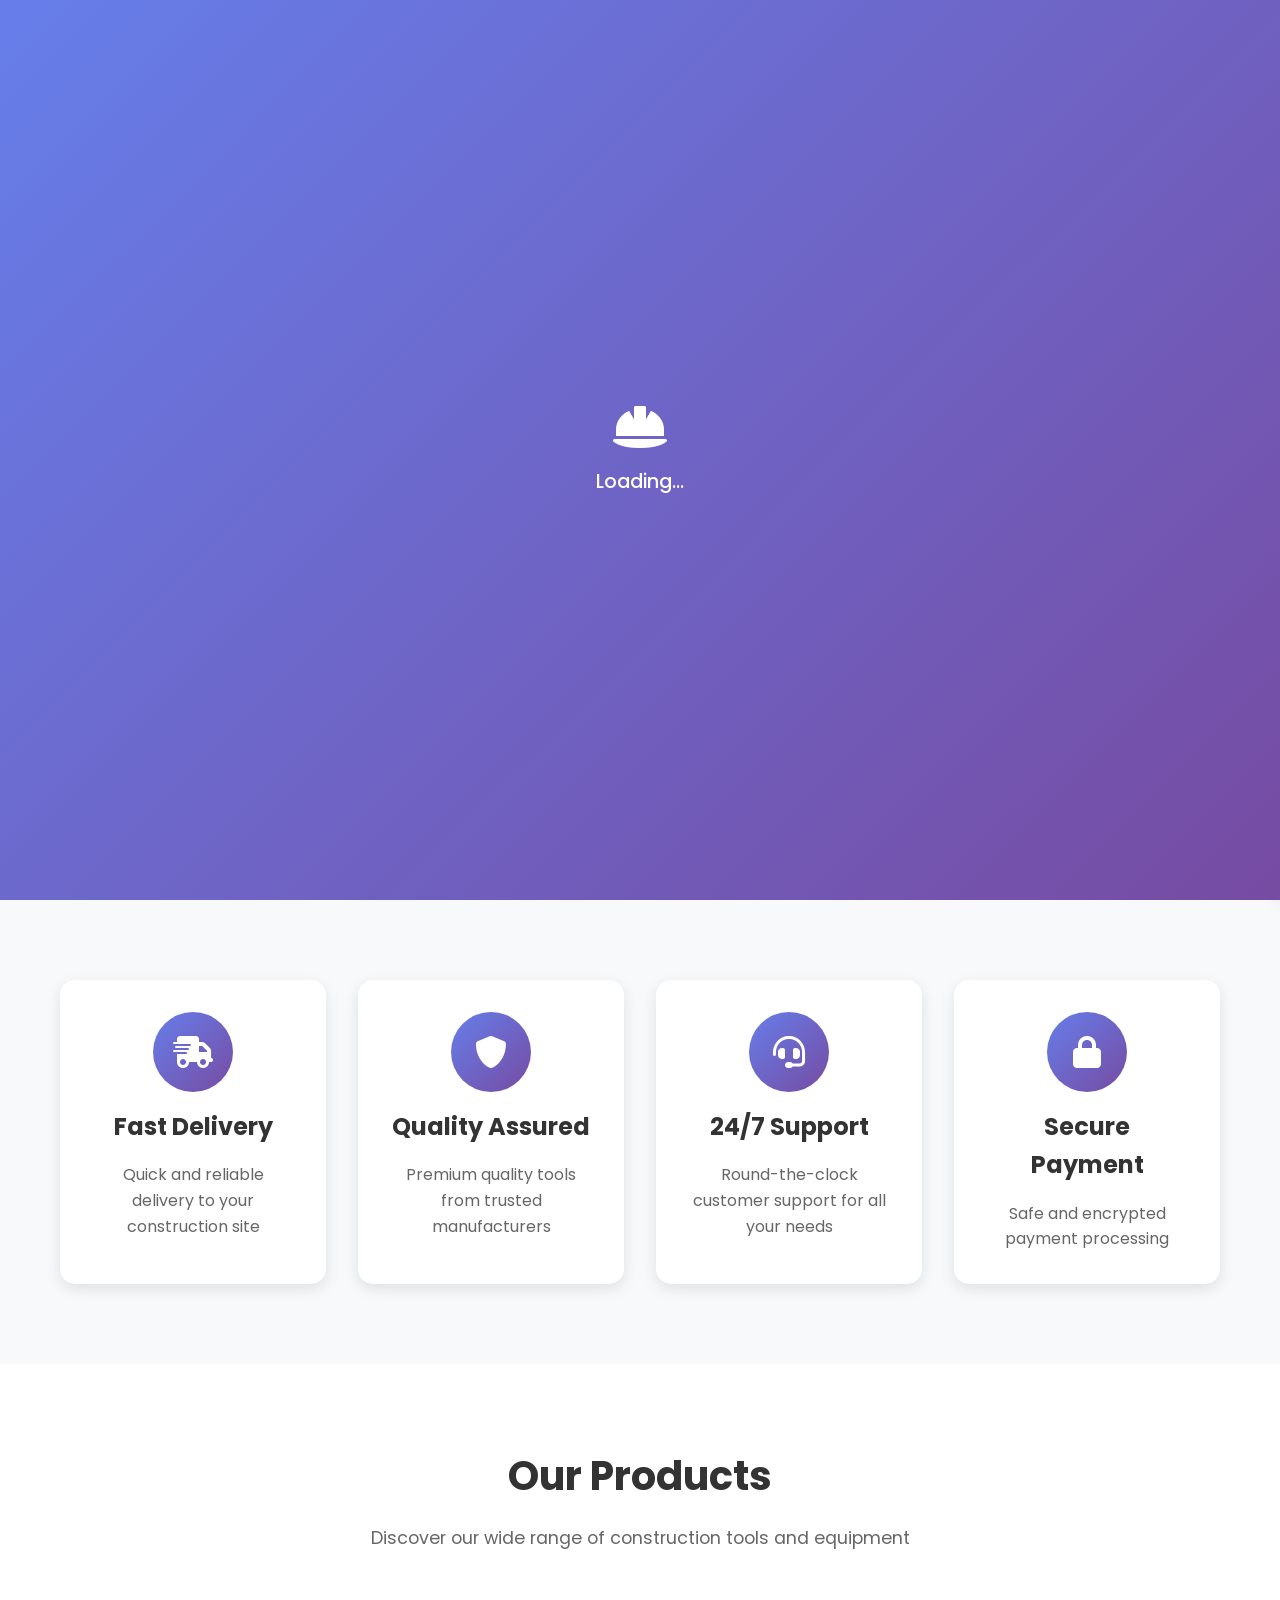
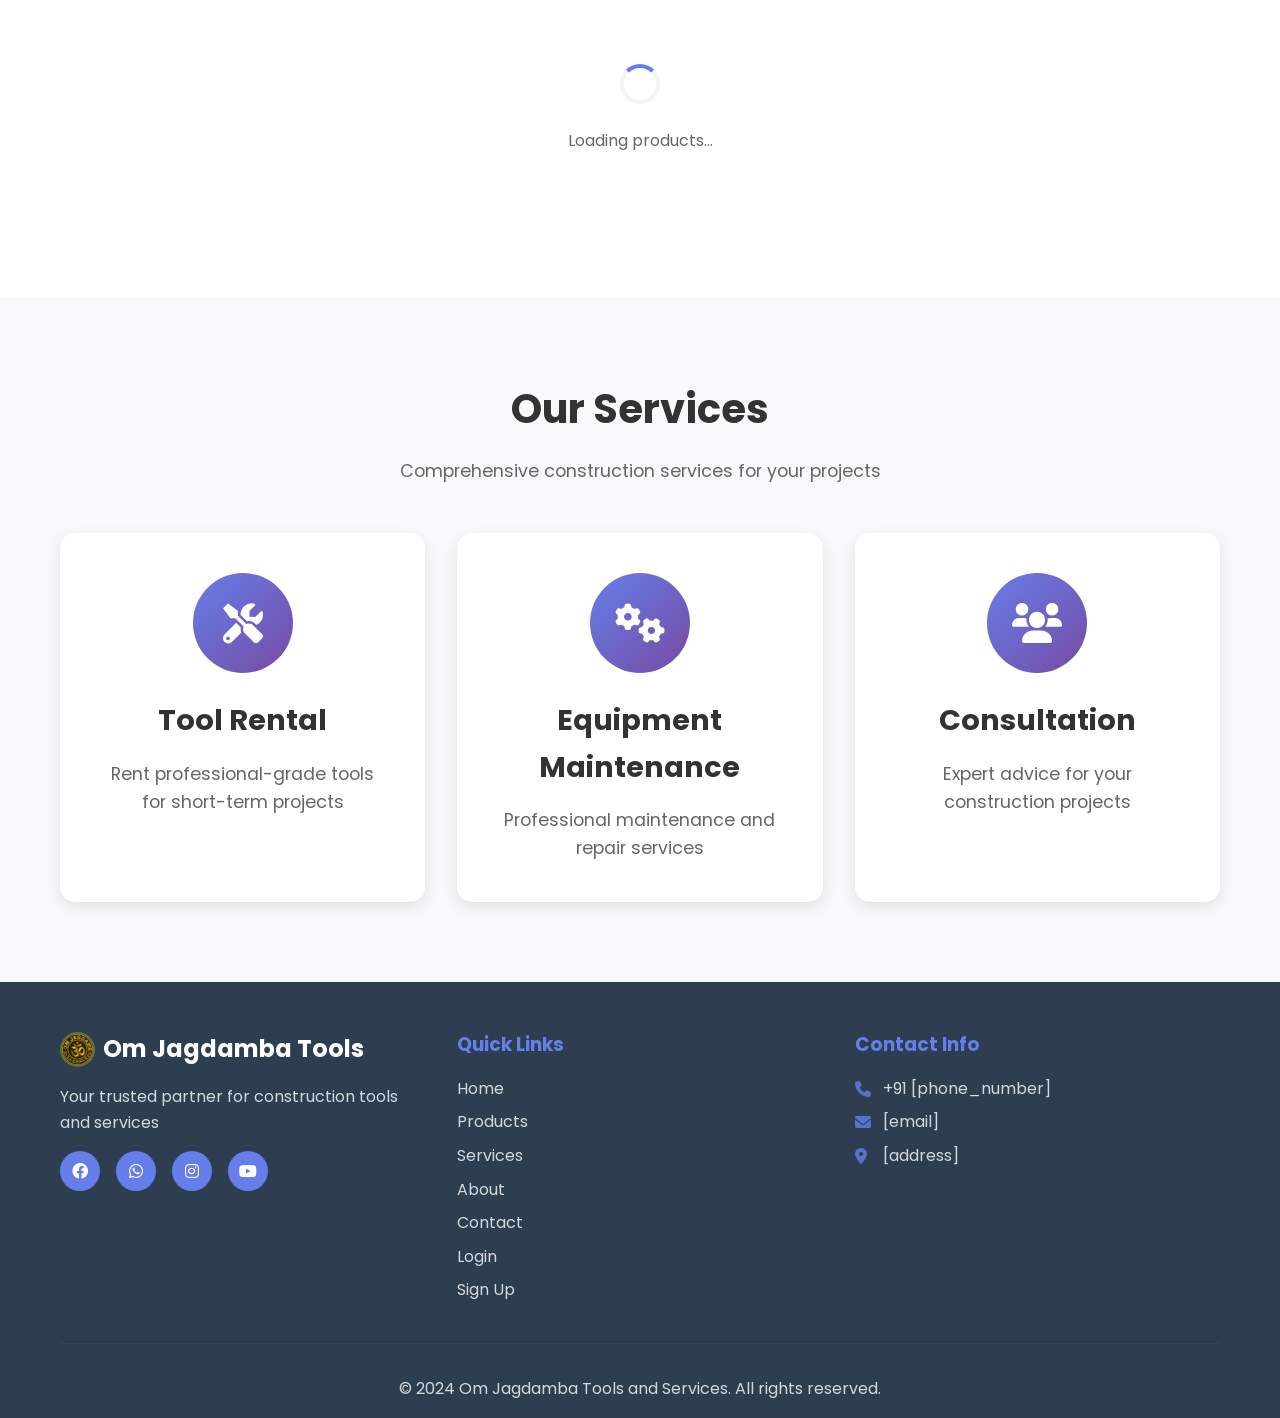
==== index.html @ 0ce2794a "Tried git" ====
<!DOCTYPE html>
<html lang="en">
<head>
    <meta charset="UTF-8">
    <meta name="viewport" content="width=device-width, initial-scale=1.0">
    <title>Om Jagdamba Tools and Services - Construction Tools & Equipment</title>
    <link rel="stylesheet" href="styles.css">
    <link href="https://cdnjs.cloudflare.com/ajax/libs/font-awesome/6.0.0/css/all.min.css" rel="stylesheet">
    <link href="https://fonts.googleapis.com/css2?family=Poppins:wght@300;400;500;600;700&display=swap" rel="stylesheet">
</head>
<body>
    <!-- Loading Screen -->
    <div id="loading-screen">
        <div class="loader">
            <div class="construction-loader">
                <i class="fas fa-hard-hat"></i>
                <div class="loading-text">Loading...</div>
            </div>
        </div>
    </div>

    <!-- Header -->
    <header class="header">
        <nav class="navbar">
            <div class="nav-container">
                <div class="logo">
                    <img src="om-jagdamb-tools-services-logo.jpg" alt="Om Jagdamba Tools Logo" class="logo-image">
                    <span>Om Jagdamba Tools</span>
                </div>
                <ul class="nav-menu">
                    <li><a href="index.html" class="nav-link active">Home</a></li>
                    <li><a href="product_webpage.html" class="nav-link">Products</a></li>
                    <li><a href="#services" class="nav-link">Services</a></li>
                    <li><a href="about.html" class="nav-link">About</a></li>
                    <li><a href="contact.html" class="nav-link">Contact</a></li>
                </ul>
                <div class="nav-icons">
                    <div class="search-icon"><i class="fas fa-search"></i></div>
                    <div class="cart-icon">
                        <i class="fas fa-shopping-cart"></i>
                        <span class="cart-count">0</span>
                    </div>
                    <div id="user-auth-section">
                        <!-- Login Button (shown when not logged in) -->
                        <a href="login.html" class="login-btn-nav" id="login-btn">
                            <i class="fas fa-user"></i>
                            Login
                        </a>
                        
                        <!-- User Account Dropdown (shown when logged in) -->
                        <div class="user-account-dropdown" id="user-account" style="display: none;">
                            <div class="user-account-trigger">
                                <img src="" alt="User Avatar" class="user-avatar" id="user-avatar">
                                <span class="user-name" id="user-name">User</span>
                                <i class="fas fa-chevron-down"></i>
                            </div>
                            <div class="user-dropdown-menu">
                                <a href="profile.html" class="dropdown-item">
                                    <i class="fas fa-user"></i> My Profile
                                </a>
                                <a href="dashboard.html" class="dropdown-item">
                                    <i class="fas fa-tachometer-alt"></i> My Dashboard
                                </a>
                                <a href="#" class="dropdown-item" onclick="showWishlist()">
                                    <i class="fas fa-heart"></i> Wishlist
                                </a>
                                <a href="#" class="dropdown-item" onclick="showUserSettings()">
                                    <i class="fas fa-cog"></i> Settings
                                </a>
                                <div class="dropdown-divider"></div>
                                <a href="#" class="dropdown-item" onclick="logout()">
                                    <i class="fas fa-sign-out-alt"></i> Logout
                                </a>
                            </div>
                        </div>
                    </div>
                    <div class="hamburger">
                        <span></span>
                        <span></span>
                        <span></span>
                    </div>
                </div>
            </div>
        </nav>
    </header>

    <!-- Hero Section -->
    <section id="home" class="hero">
        <div class="hero-content">
            <div class="hero-text">
                <h1 class="hero-title">Professional Construction Tools & Services</h1>
                <p class="hero-subtitle">Your trusted partner for quality construction equipment and reliable services since 2024</p>
                <div class="hero-buttons">
                    <a href="product_webpage.html" class="btn btn-primary">Shop Now</a>
                    <a href="#services" class="btn btn-secondary">Our Services</a>
                </div>
            </div>
            <div class="hero-image">
                <div class="floating-tools">
                    <i class="fas fa-hammer tool-icon"></i>
                    <i class="fas fa-wrench tool-icon"></i>
                    <i class="fas fa-screwdriver tool-icon"></i>
                    <i class="fas fa-hard-hat tool-icon"></i>
                </div>
            </div>
        </div>
    </section>

    <!-- Features Section -->
    <section class="features">
        <div class="container">
            <div class="features-grid">
                <div class="feature-card">
                    <div class="feature-icon">
                        <i class="fas fa-shipping-fast"></i>
                    </div>
                    <h3>Fast Delivery</h3>
                    <p>Quick and reliable delivery to your construction site</p>
                </div>
                <div class="feature-card">
                    <div class="feature-icon">
                        <i class="fas fa-shield-alt"></i>
                    </div>
                    <h3>Quality Assured</h3>
                    <p>Premium quality tools from trusted manufacturers</p>
                </div>
                <div class="feature-card">
                    <div class="feature-icon">
                        <i class="fas fa-headset"></i>
                    </div>
                    <h3>24/7 Support</h3>
                    <p>Round-the-clock customer support for all your needs</p>
                </div>
                <div class="feature-card">
                    <div class="feature-icon">
                        <i class="fas fa-lock"></i>
                    </div>
                    <h3>Secure Payment</h3>
                    <p>Safe and encrypted payment processing</p>
                </div>
            </div>
        </div>
    </section>

    <!-- Products Section -->
    <section id="products" class="products">
        <div class="container">
            <div class="section-header">
                <h2>Our Products</h2>
                <p>Discover our wide range of construction tools and equipment</p>
            </div>
            


            <div class="products-grid" id="products-grid">
                <!-- Products will be dynamically loaded here by JavaScript -->
                <div class="products-loading" style="grid-column: 1 / -1; text-align: center; padding: 2rem;">
                    <div class="loading-spinner" style="display: inline-block; width: 40px; height: 40px; border: 4px solid #f3f3f3; border-top: 4px solid #667eea; border-radius: 50%; animation: spin 1s linear infinite;"></div>
                    <p style="margin-top: 1rem; color: #666;">Loading products...</p>
                </div>
            </div>
        </div>
    </section>

    <!-- Services Section -->
    <section id="services" class="services">
        <div class="container">
            <div class="section-header">
                <h2>Our Services</h2>
                <p>Comprehensive construction services for your projects</p>
            </div>
            <div class="services-grid">
                <div class="service-card">
                    <div class="service-icon">
                        <i class="fas fa-tools"></i>
                    </div>
                    <h3>Tool Rental</h3>
                    <p>Rent professional-grade tools for short-term projects</p>
                </div>
                <div class="service-card">
                    <div class="service-icon">
                        <i class="fas fa-cogs"></i>
                    </div>
                    <h3>Equipment Maintenance</h3>
                    <p>Professional maintenance and repair services</p>
                </div>
                <div class="service-card">
                    <div class="service-icon">
                        <i class="fas fa-users"></i>
                    </div>
                    <h3>Consultation</h3>
                    <p>Expert advice for your construction projects</p>
                </div>
            </div>
        </div>
    </section>

    <!-- Footer -->
    <footer class="footer">
        <div class="container">
            <div class="footer-content">
                <div class="footer-section">
                    <div class="footer-logo">
                        <img src="om-jagdamb-tools-services-logo.jpg" alt="Om Jagdamba Tools Logo" class="logo-image">
                        <span>Om Jagdamba Tools</span>
                    </div>
                    <p>Your trusted partner for construction tools and services</p>
                    <div class="social-links">
                        <a href="#"><i class="fab fa-facebook"></i></a>
                        <a href="#"><i class="fab fa-whatsapp"></i></a>
                        <a href="#"><i class="fab fa-instagram"></i></a>
                        <a href="#"><i class="fab fa-youtube"></i></a>
                    </div>
                </div>
                <div class="footer-section">
                    <h3>Quick Links</h3>
                    <ul>
                        <li><a href="index.html">Home</a></li>
                        <li><a href="product_webpage.html">Products</a></li>
                        <li><a href="#services">Services</a></li>
                        <li><a href="about.html">About</a></li>
                        <li><a href="contact.html">Contact</a></li>
                        <li><a href="login.html">Login</a></li>
                        <li><a href="signup.html">Sign Up</a></li>
                    </ul>
                </div>
                <div class="footer-section">
                    <h3>Contact Info</h3>
                    <div class="contact-info">
                        <p><i class="fas fa-phone"></i> +91 [phone_number]</p>
                        <p><i class="fas fa-envelope"></i> [email]</p>
                        <p><i class="fas fa-map-marker-alt"></i> [address]</p>
                    </div>
                </div>
            </div>
            <div class="footer-bottom">
                <p>&copy; 2024 Om Jagdamba Tools and Services. All rights reserved.</p>
            </div>
        </div>
    </footer>

    <!-- Cart Sidebar -->
    <div id="cart-sidebar" class="cart-sidebar">
        <div class="cart-header">
            <h3>Shopping Cart</h3>
            <button class="close-cart"><i class="fas fa-times"></i></button>
        </div>
        <div class="cart-items" id="cart-items">
            <!-- Cart items will be dynamically added here -->
        </div>
        <div class="cart-footer">
            <div class="cart-total">
                <strong>Total: ₹<span id="cart-total">0</span></strong>
            </div>
            <button class="btn btn-primary checkout-btn">Proceed to Checkout</button>
        </div>
    </div>

    <!-- Overlay -->
    <div id="overlay" class="overlay"></div>

    <script src="api.js"></script>
    <script src="navigation.js"></script>
    <script src="cart.js"></script>
    <script src="script.js"></script>
</body>
</html>
---- styles.css ----
/* Reset and Base Styles */
* {
    margin: 0;
    padding: 0;
    box-sizing: border-box;
}

body {
    font-family: 'Poppins', sans-serif;
    line-height: 1.6;
    color: #333;
    overflow-x: hidden;
}

.container {
    max-width: 1200px;
    margin: 0 auto;
    padding: 0 20px;
}

/* Loading Screen */
#loading-screen {
    position: fixed;
    top: 0;
    left: 0;
    width: 100%;
    height: 100%;
    background: linear-gradient(135deg, #667eea 0%, #764ba2 100%);
    display: flex;
    justify-content: center;
    align-items: center;
    z-index: 9999;
    transition: opacity 0.5s ease-out;
}

.construction-loader {
    text-align: center;
    color: white;
}

.construction-loader i {
    font-size: 3rem;
    animation: bounce 1s infinite;
    margin-bottom: 1rem;
}

.loading-text {
    font-size: 1.2rem;
    font-weight: 500;
}

@keyframes bounce {
    0%, 20%, 50%, 80%, 100% {
        transform: translateY(0);
    }
    40% {
        transform: translateY(-20px);
    }
    60% {
        transform: translateY(-10px);
    }
}

/* Header Styles */
.header {
    position: fixed;
    top: 0;
    width: 100%;
    background: rgba(255, 255, 255, 0.95);
    backdrop-filter: blur(10px);
    z-index: 1000;
    transition: all 0.3s ease;
}

.navbar {
    padding: 1rem 0;
}

.nav-container {
    display: flex;
    justify-content: space-between;
    align-items: center;
    max-width: 1200px;
    margin: 0 auto;
    padding: 0 20px;
}

.logo {
    display: flex;
    align-items: center;
    font-size: 1.5rem;
    font-weight: 700;
    color: #667eea;
}

.logo i {
    margin-right: 0.5rem;
    font-size: 2rem;
}

.nav-menu {
    display: flex;
    list-style: none;
    gap: 2rem;
}

.nav-link {
    text-decoration: none;
    color: #333;
    font-weight: 500;
    transition: color 0.3s ease;
    position: relative;
}

.nav-link:hover {
    color: #667eea;
}

.nav-link::after {
    content: '';
    position: absolute;
    width: 0;
    height: 2px;
    bottom: -5px;
    left: 0;
    background: #667eea;
    transition: width 0.3s ease;
}

.nav-link:hover::after {
    width: 100%;
}

.nav-icons {
    display: flex;
    align-items: center;
    gap: 1rem;
}

.search-icon, .cart-icon {
    cursor: pointer;
    font-size: 1.2rem;
    transition: color 0.3s ease;
    position: relative;
}

.search-icon:hover, .cart-icon:hover {
    color: #667eea;
}

.login-btn-nav {
    display: flex;
    align-items: center;
    gap: 0.5rem;
    padding: 0.5rem 1rem;
    background: linear-gradient(135deg, #667eea, #764ba2);
    color: white;
    text-decoration: none;
    border-radius: 25px;
    font-weight: 500;
    font-size: 0.9rem;
    transition: all 0.3s ease;
}

.login-btn-nav:hover {
    transform: translateY(-2px);
    box-shadow: 0 5px 15px rgba(102, 126, 234, 0.3);
}

.cart-count {
    position: absolute;
    top: -8px;
    right: -8px;
    background: #ff4757;
    color: white;
    border-radius: 50%;
    width: 20px;
    height: 20px;
    display: flex;
    align-items: center;
    justify-content: center;
    font-size: 0.8rem;
    font-weight: 600;
}

.hamburger {
    display: none;
    flex-direction: column;
    cursor: pointer;
}

.hamburger span {
    width: 25px;
    height: 3px;
    background: #333;
    margin: 3px 0;
    transition: 0.3s;
}

/* Hero Section */
.hero {
    min-height: 100vh;
    background: linear-gradient(135deg, #667eea 0%, #764ba2 100%);
    display: flex;
    align-items: center;
    padding-top: 80px;
    position: relative;
    overflow: hidden;
}

.hero::before {
    content: '';
    position: absolute;
    top: 0;
    left: 0;
    right: 0;
    bottom: 0;
    background: url('data:image/svg+xml,<svg xmlns="http://www.w3.org/2000/svg" viewBox="0 0 100 100"><defs><pattern id="grain" width="100" height="100" patternUnits="userSpaceOnUse"><circle cx="25" cy="25" r="1" fill="rgba(255,255,255,0.1)"/><circle cx="75" cy="75" r="1" fill="rgba(255,255,255,0.1)"/></pattern></defs><rect width="100" height="100" fill="url(%23grain)"/></svg>');
    opacity: 0.3;
}

.hero-content {
    display: grid;
    grid-template-columns: 1fr 1fr;
    gap: 4rem;
    align-items: center;
    max-width: 1200px;
    margin: 0 auto;
    padding: 0 20px;
    position: relative;
    z-index: 1;
}

.hero-text {
    color: white;
    animation: slideInLeft 1s ease-out;
}

.hero-title {
    font-size: 3.5rem;
    font-weight: 700;
    margin-bottom: 1rem;
    line-height: 1.2;
}

.hero-subtitle {
    font-size: 1.2rem;
    margin-bottom: 2rem;
    opacity: 0.9;
}

.hero-buttons {
    display: flex;
    gap: 1rem;
}

.btn {
    padding: 1rem 2rem;
    border: none;
    border-radius: 50px;
    font-size: 1rem;
    font-weight: 600;
    cursor: pointer;
    transition: all 0.3s ease;
    text-decoration: none;
    display: inline-block;
    text-align: center;
}

.btn-primary {
    background: white;
    color: #667eea;
}

.btn-primary:hover {
    transform: translateY(-2px);
    box-shadow: 0 10px 25px rgba(0,0,0,0.2);
}

.btn-secondary {
    background: transparent;
    color: white;
    border: 2px solid white;
}

.btn-secondary:hover {
    background: white;
    color: #667eea;
    transform: translateY(-2px);
}

.hero-image {
    position: relative;
    animation: slideInRight 1s ease-out;
}

.floating-tools {
    position: relative;
    height: 400px;
}

.tool-icon {
    position: absolute;
    font-size: 3rem;
    color: rgba(255, 255, 255, 0.8);
    animation: float 3s ease-in-out infinite;
}

.tool-icon:nth-child(1) {
    top: 20%;
    left: 20%;
    animation-delay: 0s;
}

.tool-icon:nth-child(2) {
    top: 60%;
    right: 20%;
    animation-delay: 0.5s;
}

.tool-icon:nth-child(3) {
    bottom: 30%;
    left: 30%;
    animation-delay: 1s;
}

.tool-icon:nth-child(4) {
    top: 10%;
    right: 30%;
    animation-delay: 1.5s;
}

@keyframes float {
    0%, 100% {
        transform: translateY(0px);
    }
    50% {
        transform: translateY(-20px);
    }
}

@keyframes slideInLeft {
    from {
        opacity: 0;
        transform: translateX(-50px);
    }
    to {
        opacity: 1;
        transform: translateX(0);
    }
}

@keyframes slideInRight {
    from {
        opacity: 0;
        transform: translateX(50px);
    }
    to {
        opacity: 1;
        transform: translateX(0);
    }
}

/* Features Section */
.features {
    padding: 5rem 0;
    background: #f8f9fa;
}

.features-grid {
    display: grid;
    grid-template-columns: repeat(auto-fit, minmax(250px, 1fr));
    gap: 2rem;
}

.feature-card {
    background: white;
    padding: 2rem;
    border-radius: 15px;
    text-align: center;
    box-shadow: 0 5px 15px rgba(0,0,0,0.1);
    transition: all 0.3s ease;
    animation: fadeInUp 0.6s ease-out;
}

.feature-card:hover {
    transform: translateY(-10px);
    box-shadow: 0 15px 35px rgba(0,0,0,0.15);
}

.feature-icon {
    width: 80px;
    height: 80px;
    background: linear-gradient(135deg, #667eea, #764ba2);
    border-radius: 50%;
    display: flex;
    align-items: center;
    justify-content: center;
    margin: 0 auto 1rem;
    color: white;
    font-size: 2rem;
}

.feature-card h3 {
    font-size: 1.5rem;
    margin-bottom: 1rem;
    color: #333;
}

.feature-card p {
    color: #666;
    line-height: 1.6;
}

@keyframes fadeInUp {
    from {
        opacity: 0;
        transform: translateY(30px);
    }
    to {
        opacity: 1;
        transform: translateY(0);
    }
}

/* Products Section */
.products {
    padding: 5rem 0;
}

.section-header {
    text-align: center;
    margin-bottom: 3rem;
}

.section-header h2 {
    font-size: 2.5rem;
    margin-bottom: 1rem;
    color: #333;
}

.section-header p {
    font-size: 1.1rem;
    color: #666;
}



.products-grid {
    display: grid;
    grid-template-columns: repeat(auto-fit, minmax(280px, 1fr));
    gap: 2rem;
}

.product-card {
    background: white;
    border-radius: 15px;
    overflow: hidden;
    box-shadow: 0 5px 15px rgba(0,0,0,0.1);
    transition: all 0.3s ease;
    animation: fadeInUp 0.6s ease-out;
}

.product-card:hover {
    transform: translateY(-5px);
    box-shadow: 0 15px 35px rgba(0,0,0,0.15);
}

.product-image {
    height: 200px;
    background: linear-gradient(135deg, #f093fb 0%, #f5576c 100%);
    display: flex;
    align-items: center;
    justify-content: center;
    font-size: 3rem;
    color: white;
    position: relative;
    overflow: hidden;
}

.product-image::before {
    content: '';
    position: absolute;
    top: 0;
    left: -100%;
    width: 100%;
    height: 100%;
    background: linear-gradient(90deg, transparent, rgba(255,255,255,0.3), transparent);
    transition: left 0.5s ease;
}

.product-card:hover .product-image::before {
    left: 100%;
}

.product-info {
    padding: 1.5rem;
}

.product-title {
    font-size: 1.2rem;
    font-weight: 600;
    margin-bottom: 0.5rem;
    color: #333;
}

.product-description {
    color: #666;
    margin-bottom: 1rem;
    font-size: 0.9rem;
}

.product-price {
    font-size: 1.5rem;
    font-weight: 700;
    color: #667eea;
    margin-bottom: 1rem;
}

.add-to-cart {
    width: 100%;
    padding: 0.8rem;
    background: #667eea;
    color: white;
    border: none;
    border-radius: 8px;
    cursor: pointer;
    font-weight: 600;
    transition: all 0.3s ease;
}

.add-to-cart:hover {
    background: #5a67d8;
    transform: translateY(-2px);
}

/* Services Section */
.services {
    padding: 5rem 0;
    background: #f8f9fa;
}

.services-grid {
    display: grid;
    grid-template-columns: repeat(auto-fit, minmax(300px, 1fr));
    gap: 2rem;
}

.service-card {
    background: white;
    padding: 2.5rem;
    border-radius: 15px;
    text-align: center;
    box-shadow: 0 5px 15px rgba(0,0,0,0.1);
    transition: all 0.3s ease;
    animation: fadeInUp 0.6s ease-out;
}

.service-card:hover {
    transform: translateY(-10px);
    box-shadow: 0 15px 35px rgba(0,0,0,0.15);
}

.service-icon {
    width: 100px;
    height: 100px;
    background: linear-gradient(135deg, #667eea, #764ba2);
    border-radius: 50%;
    display: flex;
    align-items: center;
    justify-content: center;
    margin: 0 auto 1.5rem;
    color: white;
    font-size: 2.5rem;
}

.service-card h3 {
    font-size: 1.8rem;
    margin-bottom: 1rem;
    color: #333;
}

.service-card p {
    color: #666;
    line-height: 1.6;
    font-size: 1.1rem;
}

/* Footer */
.footer {
    background: #2c3e50;
    color: white;
    padding: 3rem 0 1rem;
}

.footer-content {
    display: grid;
    grid-template-columns: repeat(auto-fit, minmax(250px, 1fr));
    gap: 2rem;
    margin-bottom: 2rem;
}

.footer-logo {
    display: flex;
    align-items: center;
    font-size: 1.5rem;
    font-weight: 700;
    margin-bottom: 1rem;
}

.footer-logo i {
    margin-right: 0.5rem;
    font-size: 2rem;
    color: #667eea;
}

.footer-section p {
    margin-bottom: 1rem;
    opacity: 0.8;
}

.social-links {
    display: flex;
    gap: 1rem;
}

.social-links a {
    width: 40px;
    height: 40px;
    background: #667eea;
    border-radius: 50%;
    display: flex;
    align-items: center;
    justify-content: center;
    color: white;
    text-decoration: none;
    transition: all 0.3s ease;
}

.social-links a:hover {
    transform: translateY(-3px);
    box-shadow: 0 5px 15px rgba(102, 126, 234, 0.4);
}

.footer-section h3 {
    margin-bottom: 1rem;
    color: #667eea;
}

.footer-section ul {
    list-style: none;
}

.footer-section ul li {
    margin-bottom: 0.5rem;
}

.footer-section ul li a {
    color: white;
    text-decoration: none;
    opacity: 0.8;
    transition: opacity 0.3s ease;
}

.footer-section ul li a:hover {
    opacity: 1;
}

.contact-info p {
    display: flex;
    align-items: center;
    margin-bottom: 0.5rem;
}

.contact-info i {
    margin-right: 0.5rem;
    color: #667eea;
    width: 20px;
}

.footer-bottom {
    text-align: center;
    padding-top: 2rem;
    border-top: 1px solid #34495e;
    opacity: 0.8;
}

/* Cart Sidebar */
.cart-sidebar {
    position: fixed;
    top: 0;
    right: -400px;
    width: 400px;
    height: 100vh;
    background: white;
    box-shadow: -5px 0 15px rgba(0,0,0,0.1);
    z-index: 1001;
    transition: right 0.3s ease;
    display: flex;
    flex-direction: column;
}

.cart-sidebar.open {
    right: 0;
}

.cart-header {
    padding: 1.5rem;
    border-bottom: 1px solid #eee;
    display: flex;
    justify-content: space-between;
    align-items: center;
}

.close-cart {
    background: none;
    border: none;
    font-size: 1.5rem;
    cursor: pointer;
    color: #666;
}

.cart-items {
    flex: 1;
    padding: 1rem;
    overflow-y: auto;
}

.cart-item {
    display: flex;
    align-items: center;
    padding: 1rem 0;
    border-bottom: 1px solid #eee;
}

.cart-item-image {
    width: 60px;
    height: 60px;
    background: #667eea;
    border-radius: 8px;
    display: flex;
    align-items: center;
    justify-content: center;
    color: white;
    margin-right: 1rem;
}

.cart-item-info {
    flex: 1;
}

.cart-item-title {
    font-weight: 600;
    margin-bottom: 0.5rem;
}

.cart-item-price {
    color: #667eea;
    font-weight: 600;
}

.cart-footer {
    padding: 1.5rem;
    border-top: 1px solid #eee;
}

.cart-total {
    font-size: 1.2rem;
    margin-bottom: 1rem;
    text-align: center;
}

.checkout-btn {
    width: 100%;
    padding: 1rem;
    background: #667eea;
    color: white;
    border: none;
    border-radius: 8px;
    font-size: 1.1rem;
    font-weight: 600;
    cursor: pointer;
    transition: background 0.3s ease;
}

.checkout-btn:hover {
    background: #5a67d8;
}

.overlay {
    position: fixed;
    top: 0;
    left: 0;
    width: 100%;
    height: 100%;
    background: rgba(0,0,0,0.5);
    z-index: 1000;
    opacity: 0;
    visibility: hidden;
    transition: all 0.3s ease;
}

.overlay.active {
    opacity: 1;
    visibility: visible;
}

/* Responsive Design */
@media (max-width: 768px) {
    .hamburger {
        display: flex;
    }
    
    .nav-menu {
        position: fixed;
        left: -100%;
        top: 70px;
        flex-direction: column;
        background-color: white;
        width: 100%;
        text-align: center;
        transition: 0.3s;
        box-shadow: 0 10px 27px rgba(0,0,0,0.05);
        padding: 2rem 0;
    }
    
    .nav-menu.active {
        left: 0;
    }
    
    .login-btn-nav {
        font-size: 0.8rem;
        padding: 0.4rem 0.8rem;
    }
    
    .hero-content {
        grid-template-columns: 1fr;
        text-align: center;
        gap: 2rem;
    }
    
    .hero-title {
        font-size: 2.5rem;
    }
    
    .hero-buttons {
        justify-content: center;
    }
    
    .features-grid {
        grid-template-columns: 1fr;
    }
    
    .products-grid {
        grid-template-columns: 1fr;
    }
    
    .services-grid {
        grid-template-columns: 1fr;
    }
    
    .cart-sidebar {
        width: 100%;
        right: -100%;
    }
    

}

/* Scroll Animations */
.fade-in {
    opacity: 0;
    transform: translateY(30px);
    transition: all 0.6s ease;
}

.fade-in.visible {
    opacity: 1;
    transform: translateY(0);
}

/* Custom Scrollbar */
::-webkit-scrollbar {
    width: 8px;
}

::-webkit-scrollbar-track {
    background: #f1f1f1;
}

::-webkit-scrollbar-thumb {
    background: #667eea;
    border-radius: 4px;
}

::-webkit-scrollbar-thumb:hover {
    background: #5a67d8;
}/* Acti
ve Navigation Link */
.nav-link.active {
    color: #FFD700 !important;
    font-weight: 600;
}

.nav-link.active::after {
    width: 100%;
}

/* Ensure all script files work together */
.product-card {
    cursor: pointer;
    transition: transform 0.3s ease, box-shadow 0.3s ease;
}

.product-card:hover {
    transform: translateY(-5px);
    box-shadow: 0 10px 25px rgba(0,0,0,0.15);
}

/* Mobile menu improvements */
@media (max-width: 768px) {
    .nav-menu {
        position: fixed;
        top: 0;
        left: -100%;
        width: 100%;
        height: 100vh;
        background: linear-gradient(135deg, #2c3e50 0%, #34495e 100%);
        flex-direction: column;
        justify-content: center;
        align-items: center;
        transition: left 0.3s ease;
        z-index: 1001;
    }
    
    .nav-menu.active {
        left: 0;
    }
    
    .nav-menu li {
        margin: 1rem 0;
    }
    
    .nav-link {
        font-size: 1.2rem;
        padding: 1rem 2rem;
    }
}/* P
erfect Logo Styles */
.logo-image {
    width: 40px;
    height: 40px;
    margin-right: 0.5rem;
    object-fit: cover;
    background: transparent;
    border-radius: 50%;
    border: 2px solid rgba(255, 215, 0, 0.3);
    transition: transform 0.3s ease;
}

.logo-image:hover {
    transform: scale(1.05);
}

.footer-logo .logo-image {
    width: 35px;
    height: 35px;
    background: transparent;
    border-radius: 50%;
    border: 2px solid rgba(255, 215, 0, 0.3);
    object-fit: cover;
}

/* Ensure logo displays properly in different contexts */
.logo {
    display: flex;
    align-items: center;
}

.footer-logo {
    display: flex;
    align-items: center;
}

/* Fix for Tailwind classes in product pages */
.h-10.w-10.mr-3.rounded-full {
    width: 40px !important;
    height: 40px !important;
    margin-right: 0.75rem !important;
    border-radius: 50% !important;
    object-fit: cover !important;
    border: 2px solid rgba(255, 215, 0, 0.3) !important;
}/
* Enhanced Product Card Interaction Styles */
.product-card {
    transition: transform 0.3s ease, box-shadow 0.3s ease;
    cursor: pointer;
}

.product-card:hover {
    transform: translateY(-5px);
    box-shadow: 0 10px 25px rgba(0,0,0,0.15);
}

.product-card .product-image {
    cursor: pointer;
    transition: transform 0.3s ease;
    position: relative;
    overflow: hidden;
}

.product-card .product-image:hover {
    transform: scale(1.05);
}

.product-card .product-image::after {
    content: "Click to view details";
    position: absolute;
    top: 0;
    left: 0;
    right: 0;
    bottom: 0;
    background: rgba(102, 126, 234, 0.9);
    color: white;
    display: flex;
    align-items: center;
    justify-content: center;
    font-size: 0.9rem;
    font-weight: 500;
    opacity: 0;
    transition: opacity 0.3s ease;
}

.product-card .product-image:hover::after {
    opacity: 1;
}

.product-card .product-title {
    cursor: pointer;
    transition: color 0.3s ease;
}

.product-card .product-title:hover {
    color: #667eea;
}

.product-actions {
    display: flex;
    gap: 0.5rem;
    margin-top: 1rem;
}

.view-details-btn {
    flex: 1;
    padding: 0.75rem 1rem;
    background: linear-gradient(135deg, #667eea, #764ba2);
    color: white;
    border: none;
    border-radius: 8px;
    font-weight: 500;
    cursor: pointer;
    transition: all 0.3s ease;
    display: flex;
    align-items: center;
    justify-content: center;
    gap: 0.5rem;
    font-size: 0.9rem;
}

.view-details-btn:hover {
    transform: translateY(-2px);
    box-shadow: 0 5px 15px rgba(102, 126, 234, 0.3);
}

.product-card .add-to-cart {
    flex: 1;
    padding: 0.75rem 1rem;
    background: linear-gradient(135deg, #FFD700, #FFA500);
    color: #2c3e50;
    border: none;
    border-radius: 8px;
    font-weight: 600;
    cursor: pointer;
    transition: all 0.3s ease;
    display: flex;
    align-items: center;
    justify-content: center;
    gap: 0.5rem;
    font-size: 0.9rem;
}

.product-card .add-to-cart:hover {
    transform: translateY(-2px);
    box-shadow: 0 5px 15px rgba(255, 215, 0, 0.4);
    background: linear-gradient(135deg, #FFA500, #FFD700);
}/* Addi
tional Product Card Click Indicators */
.product-card {
    position: relative;
}

.product-card::before {
    content: "";
    position: absolute;
    top: 0;
    left: 0;
    right: 0;
    bottom: 0;
    border: 2px solid transparent;
    border-radius: 15px;
    transition: border-color 0.3s ease;
    pointer-events: none;
}

.product-card:hover::before {
    border-color: #667eea;
}

/* Make the entire card clickable area more obvious */
.product-card .product-image {
    position: relative;
}

.product-card .product-title {
    position: relative;
}

/* Add a subtle click animation */
.product-card:active {
    transform: translateY(-2px) scale(0.98);
}

/* Responsive adjustments */
@media (max-width: 768px) {
    .product-actions {
        flex-direction: column;
        gap: 0.75rem;
    }
    
    .view-details-btn,
    .product-card .add-to-cart {
        padding: 1rem;
        font-size: 1rem;
    }
}
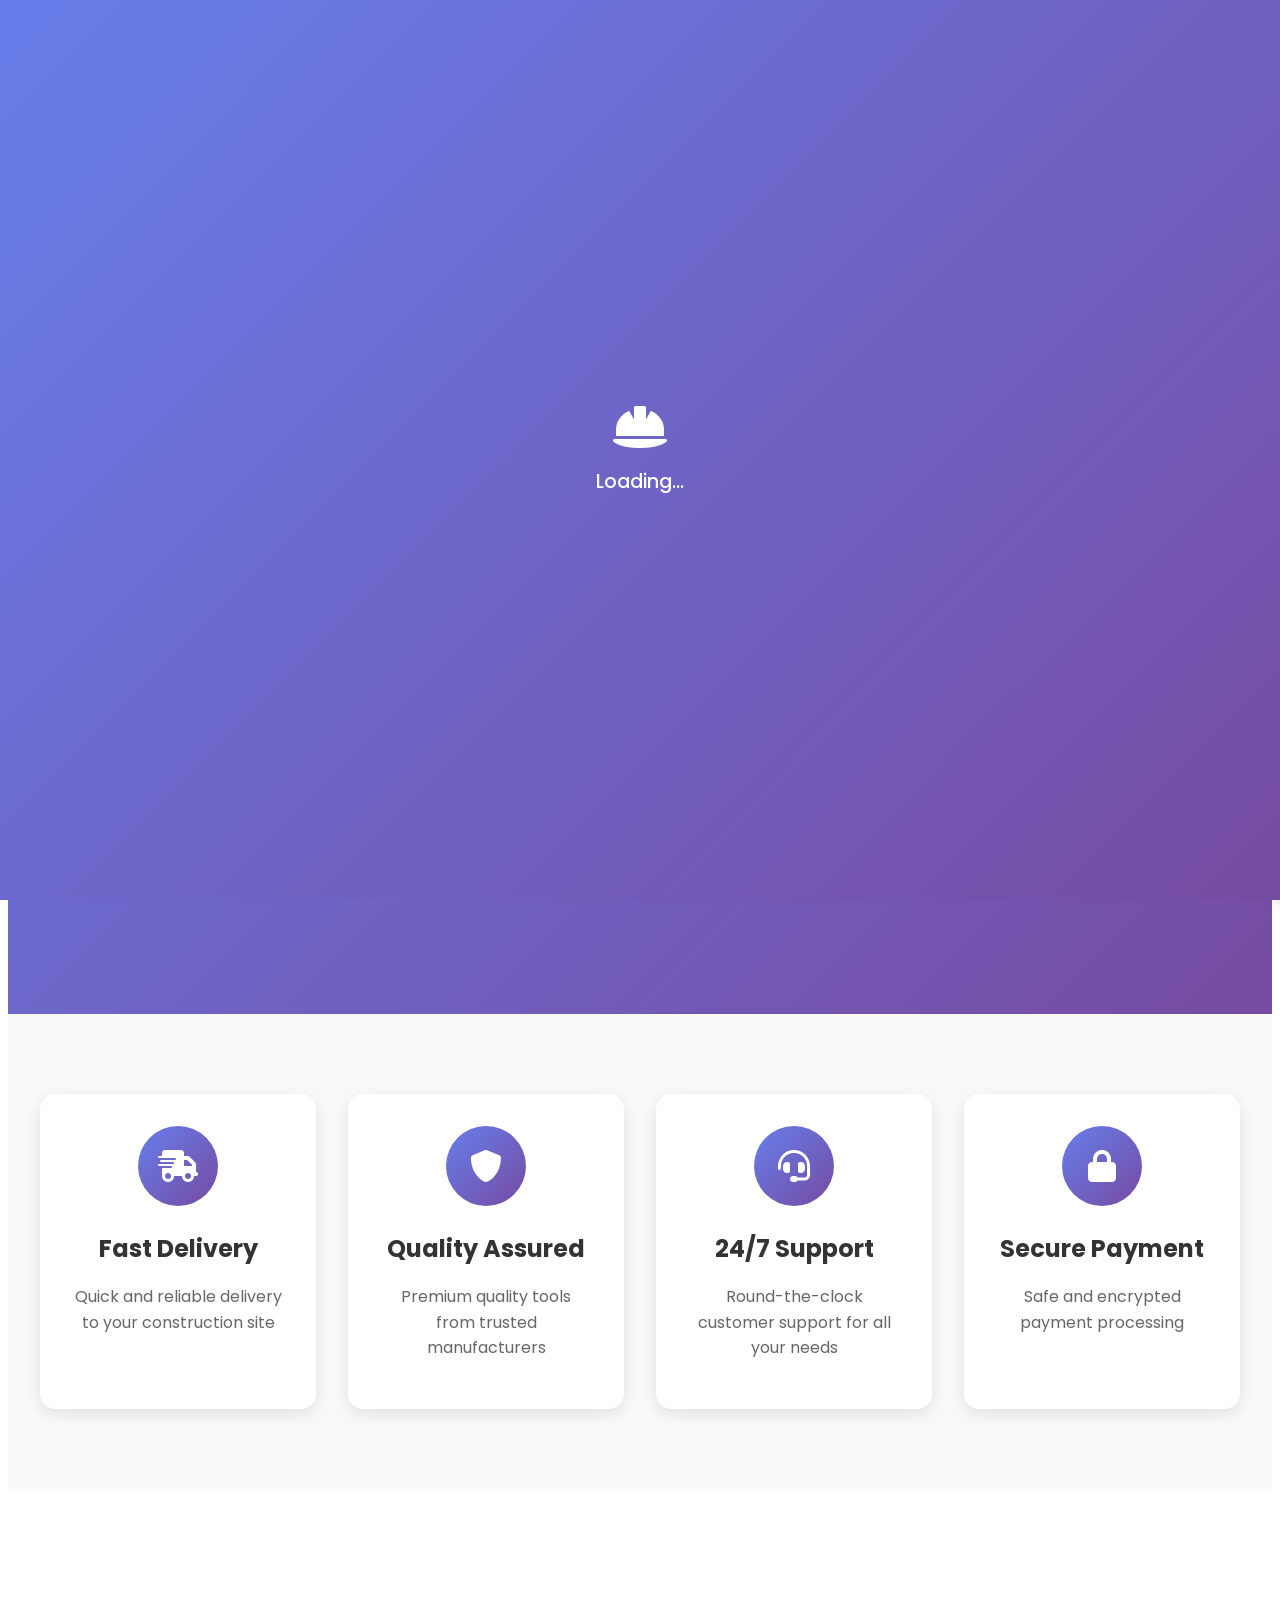
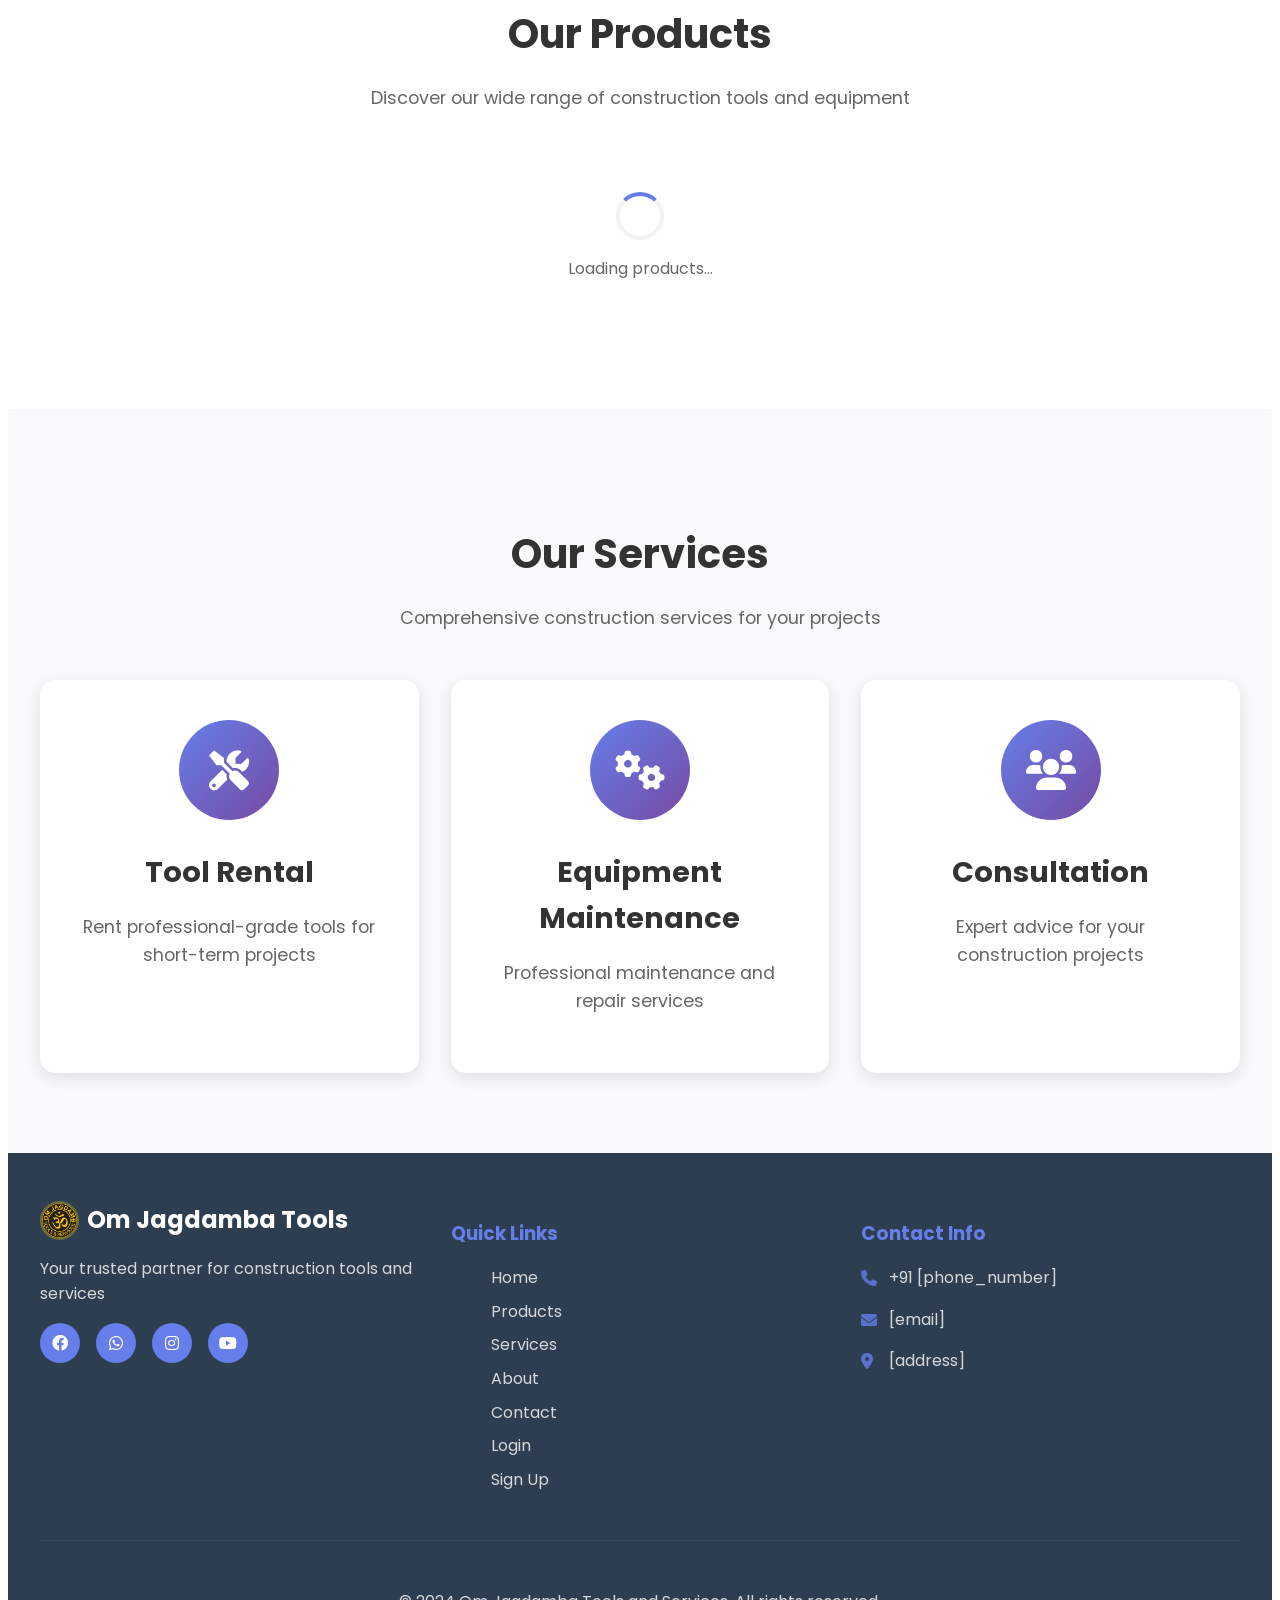
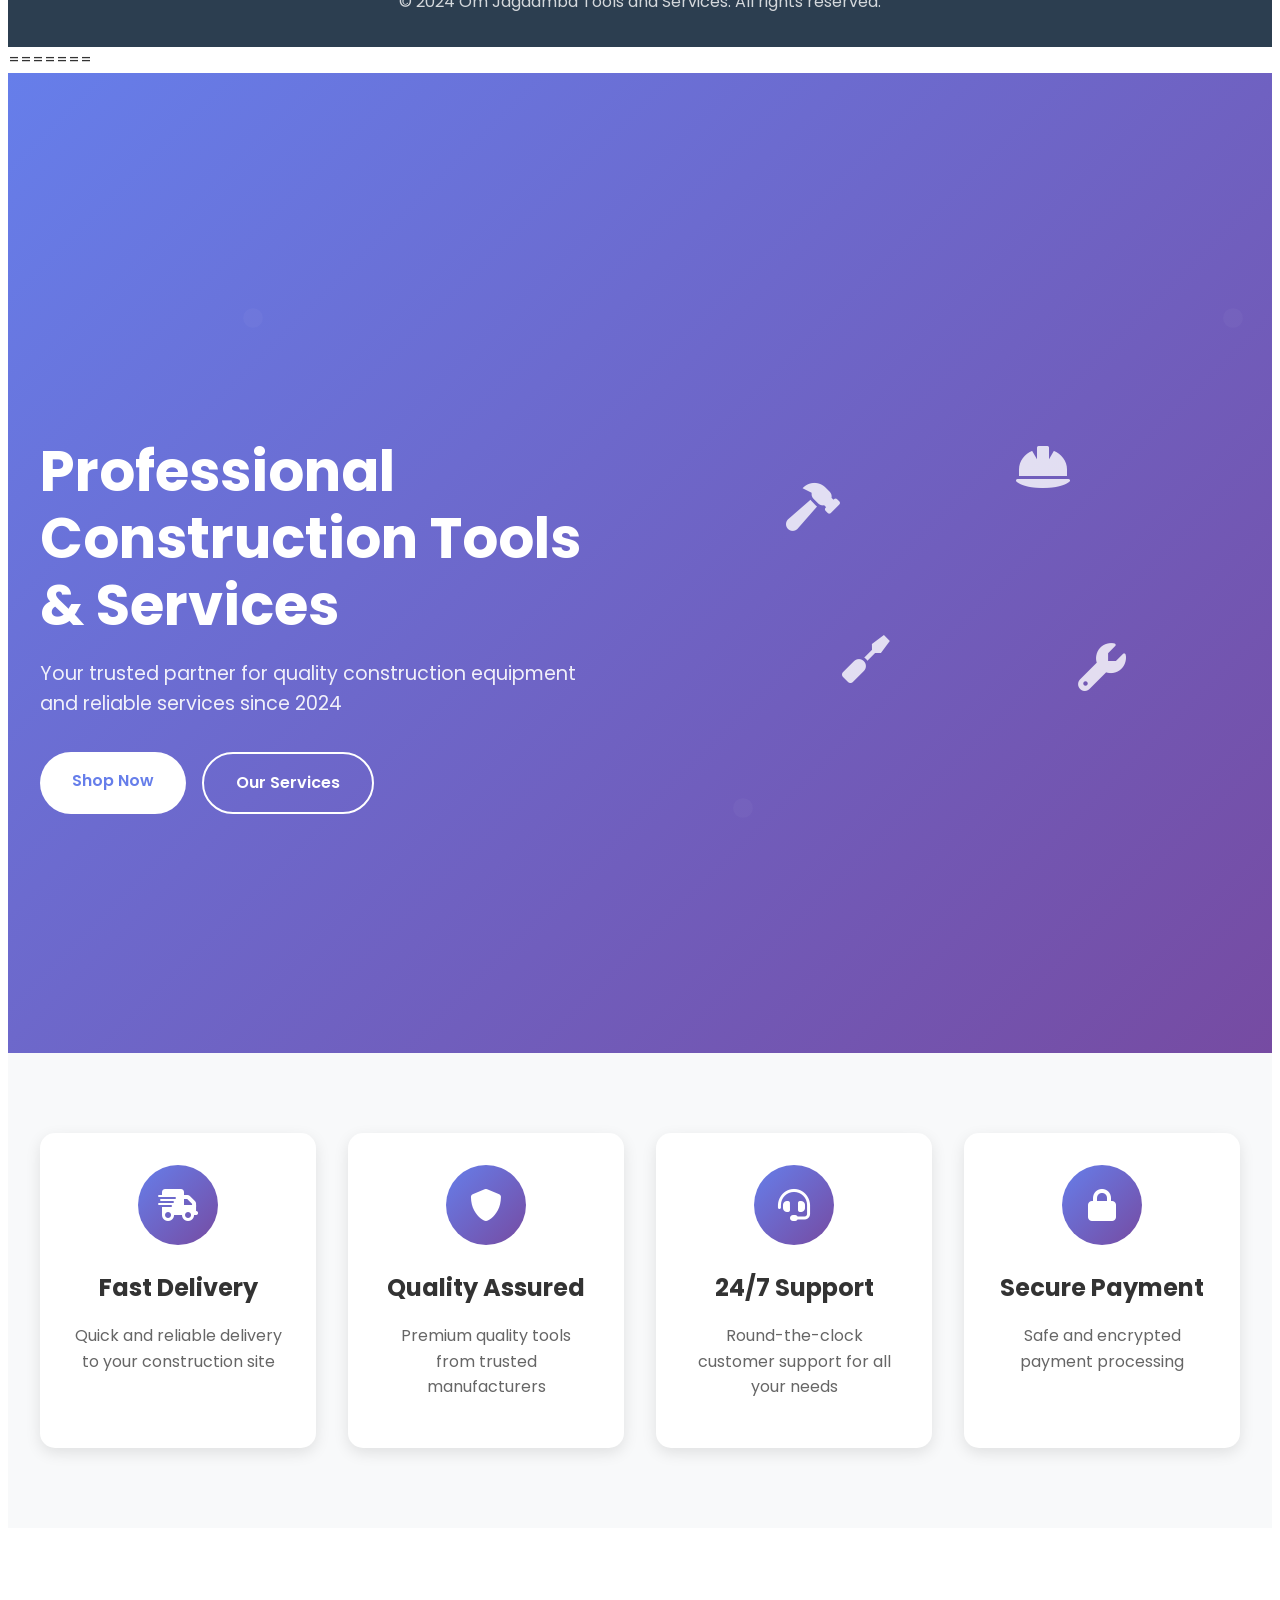
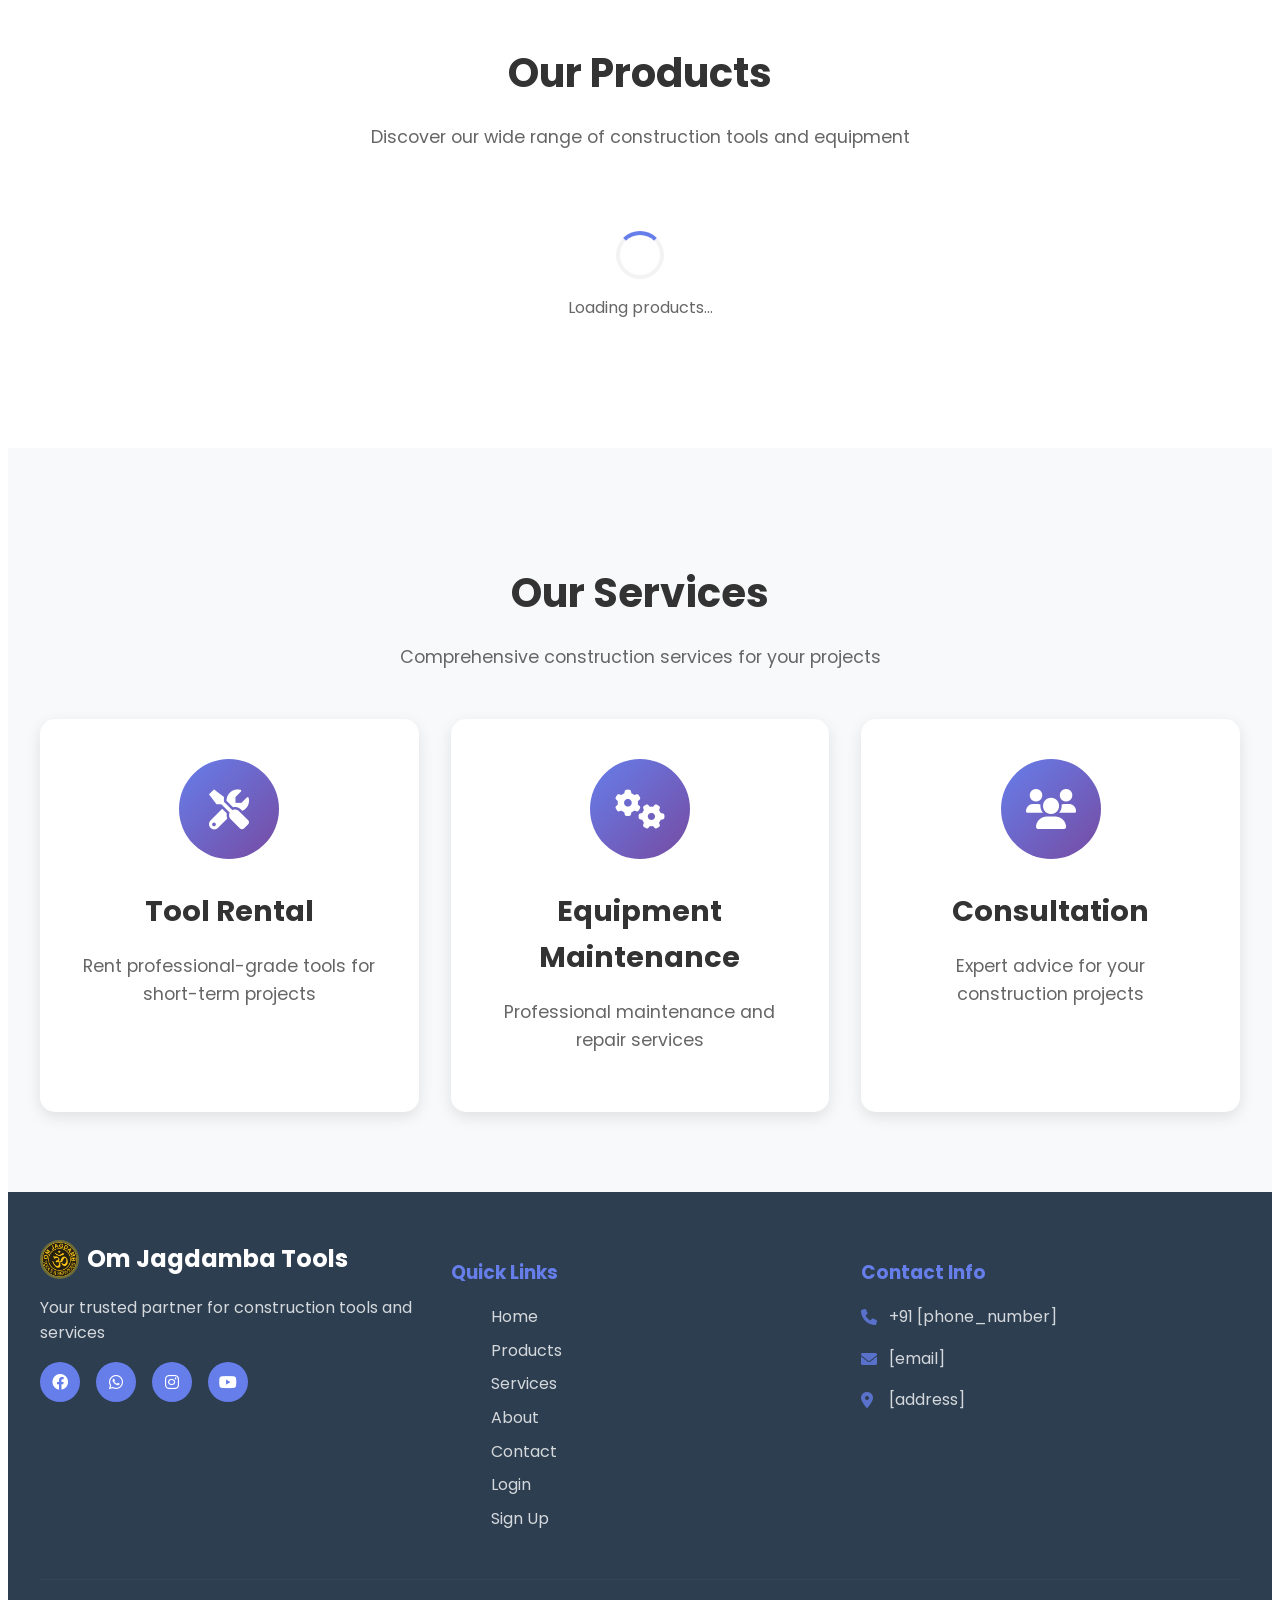
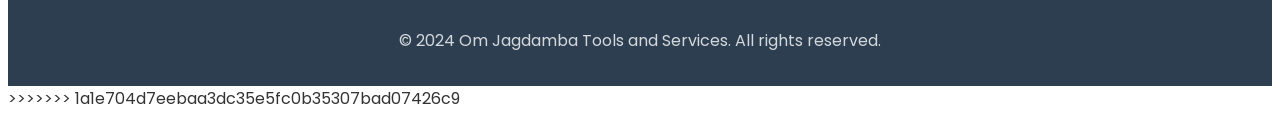
==== commit e6cf5e89: "Resolved merge conflicts - kept local project files" ====
--- a/index.html
+++ b/index.html
@@ -1,3 +1,4 @@
+<<<<<<< HEAD
 <!DOCTYPE html>
 <html lang="en">
 <head>
@@ -264,4 +265,272 @@
     <script src="cart.js"></script>
     <script src="script.js"></script>
 </body>
+=======
+<!DOCTYPE html>
+<html lang="en">
+<head>
+    <meta charset="UTF-8">
+    <meta name="viewport" content="width=device-width, initial-scale=1.0">
+    <title>Om Jagdamba Tools and Services - Construction Tools & Equipment</title>
+    <link rel="stylesheet" href="styles.css">
+    <link href="https://cdnjs.cloudflare.com/ajax/libs/font-awesome/6.0.0/css/all.min.css" rel="stylesheet">
+    <link href="https://fonts.googleapis.com/css2?family=Poppins:wght@300;400;500;600;700&display=swap" rel="stylesheet">
+</head>
+<body>
+    <!-- Loading Screen -->
+    <div id="loading-screen">
+        <div class="loader">
+            <div class="construction-loader">
+                <i class="fas fa-hard-hat"></i>
+                <div class="loading-text">Loading...</div>
+            </div>
+        </div>
+    </div>
+
+    <!-- Header -->
+    <header class="header">
+        <nav class="navbar">
+            <div class="nav-container">
+                <div class="logo">
+                    <img src="om-jagdamb-tools-services-logo.jpg" alt="Om Jagdamba Tools Logo" class="logo-image">
+                    <span>Om Jagdamba Tools</span>
+                </div>
+                <ul class="nav-menu">
+                    <li><a href="index.html" class="nav-link active">Home</a></li>
+                    <li><a href="product_webpage.html" class="nav-link">Products</a></li>
+                    <li><a href="#services" class="nav-link">Services</a></li>
+                    <li><a href="about.html" class="nav-link">About</a></li>
+                    <li><a href="contact.html" class="nav-link">Contact</a></li>
+                </ul>
+                <div class="nav-icons">
+                    <div class="search-icon"><i class="fas fa-search"></i></div>
+                    <div class="cart-icon">
+                        <i class="fas fa-shopping-cart"></i>
+                        <span class="cart-count">0</span>
+                    </div>
+                    <div id="user-auth-section">
+                        <!-- Login Button (shown when not logged in) -->
+                        <a href="login.html" class="login-btn-nav" id="login-btn">
+                            <i class="fas fa-user"></i>
+                            Login
+                        </a>
+                        
+                        <!-- User Account Dropdown (shown when logged in) -->
+                        <div class="user-account-dropdown" id="user-account" style="display: none;">
+                            <div class="user-account-trigger">
+                                <img src="" alt="User Avatar" class="user-avatar" id="user-avatar">
+                                <span class="user-name" id="user-name">User</span>
+                                <i class="fas fa-chevron-down"></i>
+                            </div>
+                            <div class="user-dropdown-menu">
+                                <a href="profile.html" class="dropdown-item">
+                                    <i class="fas fa-user"></i> My Profile
+                                </a>
+                                <a href="dashboard.html" class="dropdown-item">
+                                    <i class="fas fa-tachometer-alt"></i> My Dashboard
+                                </a>
+                                <a href="#" class="dropdown-item" onclick="showWishlist()">
+                                    <i class="fas fa-heart"></i> Wishlist
+                                </a>
+                                <a href="#" class="dropdown-item" onclick="showUserSettings()">
+                                    <i class="fas fa-cog"></i> Settings
+                                </a>
+                                <div class="dropdown-divider"></div>
+                                <a href="#" class="dropdown-item" onclick="logout()">
+                                    <i class="fas fa-sign-out-alt"></i> Logout
+                                </a>
+                            </div>
+                        </div>
+                    </div>
+                    <div class="hamburger">
+                        <span></span>
+                        <span></span>
+                        <span></span>
+                    </div>
+                </div>
+            </div>
+        </nav>
+    </header>
+
+    <!-- Hero Section -->
+    <section id="home" class="hero">
+        <div class="hero-content">
+            <div class="hero-text">
+                <h1 class="hero-title">Professional Construction Tools & Services</h1>
+                <p class="hero-subtitle">Your trusted partner for quality construction equipment and reliable services since 2024</p>
+                <div class="hero-buttons">
+                    <a href="product_webpage.html" class="btn btn-primary">Shop Now</a>
+                    <a href="#services" class="btn btn-secondary">Our Services</a>
+                </div>
+            </div>
+            <div class="hero-image">
+                <div class="floating-tools">
+                    <i class="fas fa-hammer tool-icon"></i>
+                    <i class="fas fa-wrench tool-icon"></i>
+                    <i class="fas fa-screwdriver tool-icon"></i>
+                    <i class="fas fa-hard-hat tool-icon"></i>
+                </div>
+            </div>
+        </div>
+    </section>
+
+    <!-- Features Section -->
+    <section class="features">
+        <div class="container">
+            <div class="features-grid">
+                <div class="feature-card">
+                    <div class="feature-icon">
+                        <i class="fas fa-shipping-fast"></i>
+                    </div>
+                    <h3>Fast Delivery</h3>
+                    <p>Quick and reliable delivery to your construction site</p>
+                </div>
+                <div class="feature-card">
+                    <div class="feature-icon">
+                        <i class="fas fa-shield-alt"></i>
+                    </div>
+                    <h3>Quality Assured</h3>
+                    <p>Premium quality tools from trusted manufacturers</p>
+                </div>
+                <div class="feature-card">
+                    <div class="feature-icon">
+                        <i class="fas fa-headset"></i>
+                    </div>
+                    <h3>24/7 Support</h3>
+                    <p>Round-the-clock customer support for all your needs</p>
+                </div>
+                <div class="feature-card">
+                    <div class="feature-icon">
+                        <i class="fas fa-lock"></i>
+                    </div>
+                    <h3>Secure Payment</h3>
+                    <p>Safe and encrypted payment processing</p>
+                </div>
+            </div>
+        </div>
+    </section>
+
+    <!-- Products Section -->
+    <section id="products" class="products">
+        <div class="container">
+            <div class="section-header">
+                <h2>Our Products</h2>
+                <p>Discover our wide range of construction tools and equipment</p>
+            </div>
+            
+
+
+            <div class="products-grid" id="products-grid">
+                <!-- Products will be dynamically loaded here by JavaScript -->
+                <div class="products-loading" style="grid-column: 1 / -1; text-align: center; padding: 2rem;">
+                    <div class="loading-spinner" style="display: inline-block; width: 40px; height: 40px; border: 4px solid #f3f3f3; border-top: 4px solid #667eea; border-radius: 50%; animation: spin 1s linear infinite;"></div>
+                    <p style="margin-top: 1rem; color: #666;">Loading products...</p>
+                </div>
+            </div>
+        </div>
+    </section>
+
+    <!-- Services Section -->
+    <section id="services" class="services">
+        <div class="container">
+            <div class="section-header">
+                <h2>Our Services</h2>
+                <p>Comprehensive construction services for your projects</p>
+            </div>
+            <div class="services-grid">
+                <div class="service-card">
+                    <div class="service-icon">
+                        <i class="fas fa-tools"></i>
+                    </div>
+                    <h3>Tool Rental</h3>
+                    <p>Rent professional-grade tools for short-term projects</p>
+                </div>
+                <div class="service-card">
+                    <div class="service-icon">
+                        <i class="fas fa-cogs"></i>
+                    </div>
+                    <h3>Equipment Maintenance</h3>
+                    <p>Professional maintenance and repair services</p>
+                </div>
+                <div class="service-card">
+                    <div class="service-icon">
+                        <i class="fas fa-users"></i>
+                    </div>
+                    <h3>Consultation</h3>
+                    <p>Expert advice for your construction projects</p>
+                </div>
+            </div>
+        </div>
+    </section>
+
+    <!-- Footer -->
+    <footer class="footer">
+        <div class="container">
+            <div class="footer-content">
+                <div class="footer-section">
+                    <div class="footer-logo">
+                        <img src="om-jagdamb-tools-services-logo.jpg" alt="Om Jagdamba Tools Logo" class="logo-image">
+                        <span>Om Jagdamba Tools</span>
+                    </div>
+                    <p>Your trusted partner for construction tools and services</p>
+                    <div class="social-links">
+                        <a href="#"><i class="fab fa-facebook"></i></a>
+                        <a href="#"><i class="fab fa-whatsapp"></i></a>
+                        <a href="#"><i class="fab fa-instagram"></i></a>
+                        <a href="#"><i class="fab fa-youtube"></i></a>
+                    </div>
+                </div>
+                <div class="footer-section">
+                    <h3>Quick Links</h3>
+                    <ul>
+                        <li><a href="index.html">Home</a></li>
+                        <li><a href="product_webpage.html">Products</a></li>
+                        <li><a href="#services">Services</a></li>
+                        <li><a href="about.html">About</a></li>
+                        <li><a href="contact.html">Contact</a></li>
+                        <li><a href="login.html">Login</a></li>
+                        <li><a href="signup.html">Sign Up</a></li>
+                    </ul>
+                </div>
+                <div class="footer-section">
+                    <h3>Contact Info</h3>
+                    <div class="contact-info">
+                        <p><i class="fas fa-phone"></i> +91 [phone_number]</p>
+                        <p><i class="fas fa-envelope"></i> [email]</p>
+                        <p><i class="fas fa-map-marker-alt"></i> [address]</p>
+                    </div>
+                </div>
+            </div>
+            <div class="footer-bottom">
+                <p>&copy; 2024 Om Jagdamba Tools and Services. All rights reserved.</p>
+            </div>
+        </div>
+    </footer>
+
+    <!-- Cart Sidebar -->
+    <div id="cart-sidebar" class="cart-sidebar">
+        <div class="cart-header">
+            <h3>Shopping Cart</h3>
+            <button class="close-cart"><i class="fas fa-times"></i></button>
+        </div>
+        <div class="cart-items" id="cart-items">
+            <!-- Cart items will be dynamically added here -->
+        </div>
+        <div class="cart-footer">
+            <div class="cart-total">
+                <strong>Total: ₹<span id="cart-total">0</span></strong>
+            </div>
+            <button class="btn btn-primary checkout-btn">Proceed to Checkout</button>
+        </div>
+    </div>
+
+    <!-- Overlay -->
+    <div id="overlay" class="overlay"></div>
+
+    <script src="api.js"></script>
+    <script src="navigation.js"></script>
+    <script src="cart.js"></script>
+    <script src="script.js"></script>
+</body>
+>>>>>>> 1a1e704d7eebaa3dc35e5fc0b35307bad07426c9
 </html>
--- a/styles.css
+++ b/styles.css
@@ -1,3 +1,4 @@
+<<<<<<< HEAD
 /* Reset and Base Styles */
 * {
     margin: 0;
@@ -1142,4 +1143,1150 @@
         padding: 1rem;
         font-size: 1rem;
     }
+=======
+/* Reset and Base Styles */
+* {
+    margin: 0;
+    padding: 0;
+    box-sizing: border-box;
+}
+
+body {
+    font-family: 'Poppins', sans-serif;
+    line-height: 1.6;
+    color: #333;
+    overflow-x: hidden;
+}
+
+.container {
+    max-width: 1200px;
+    margin: 0 auto;
+    padding: 0 20px;
+}
+
+/* Loading Screen */
+#loading-screen {
+    position: fixed;
+    top: 0;
+    left: 0;
+    width: 100%;
+    height: 100%;
+    background: linear-gradient(135deg, #667eea 0%, #764ba2 100%);
+    display: flex;
+    justify-content: center;
+    align-items: center;
+    z-index: 9999;
+    transition: opacity 0.5s ease-out;
+}
+
+.construction-loader {
+    text-align: center;
+    color: white;
+}
+
+.construction-loader i {
+    font-size: 3rem;
+    animation: bounce 1s infinite;
+    margin-bottom: 1rem;
+}
+
+.loading-text {
+    font-size: 1.2rem;
+    font-weight: 500;
+}
+
+@keyframes bounce {
+    0%, 20%, 50%, 80%, 100% {
+        transform: translateY(0);
+    }
+    40% {
+        transform: translateY(-20px);
+    }
+    60% {
+        transform: translateY(-10px);
+    }
+}
+
+/* Header Styles */
+.header {
+    position: fixed;
+    top: 0;
+    width: 100%;
+    background: rgba(255, 255, 255, 0.95);
+    backdrop-filter: blur(10px);
+    z-index: 1000;
+    transition: all 0.3s ease;
+}
+
+.navbar {
+    padding: 1rem 0;
+}
+
+.nav-container {
+    display: flex;
+    justify-content: space-between;
+    align-items: center;
+    max-width: 1200px;
+    margin: 0 auto;
+    padding: 0 20px;
+}
+
+.logo {
+    display: flex;
+    align-items: center;
+    font-size: 1.5rem;
+    font-weight: 700;
+    color: #667eea;
+}
+
+.logo i {
+    margin-right: 0.5rem;
+    font-size: 2rem;
+}
+
+.nav-menu {
+    display: flex;
+    list-style: none;
+    gap: 2rem;
+}
+
+.nav-link {
+    text-decoration: none;
+    color: #333;
+    font-weight: 500;
+    transition: color 0.3s ease;
+    position: relative;
+}
+
+.nav-link:hover {
+    color: #667eea;
+}
+
+.nav-link::after {
+    content: '';
+    position: absolute;
+    width: 0;
+    height: 2px;
+    bottom: -5px;
+    left: 0;
+    background: #667eea;
+    transition: width 0.3s ease;
+}
+
+.nav-link:hover::after {
+    width: 100%;
+}
+
+.nav-icons {
+    display: flex;
+    align-items: center;
+    gap: 1rem;
+}
+
+.search-icon, .cart-icon {
+    cursor: pointer;
+    font-size: 1.2rem;
+    transition: color 0.3s ease;
+    position: relative;
+}
+
+.search-icon:hover, .cart-icon:hover {
+    color: #667eea;
+}
+
+.login-btn-nav {
+    display: flex;
+    align-items: center;
+    gap: 0.5rem;
+    padding: 0.5rem 1rem;
+    background: linear-gradient(135deg, #667eea, #764ba2);
+    color: white;
+    text-decoration: none;
+    border-radius: 25px;
+    font-weight: 500;
+    font-size: 0.9rem;
+    transition: all 0.3s ease;
+}
+
+.login-btn-nav:hover {
+    transform: translateY(-2px);
+    box-shadow: 0 5px 15px rgba(102, 126, 234, 0.3);
+}
+
+.cart-count {
+    position: absolute;
+    top: -8px;
+    right: -8px;
+    background: #ff4757;
+    color: white;
+    border-radius: 50%;
+    width: 20px;
+    height: 20px;
+    display: flex;
+    align-items: center;
+    justify-content: center;
+    font-size: 0.8rem;
+    font-weight: 600;
+}
+
+.hamburger {
+    display: none;
+    flex-direction: column;
+    cursor: pointer;
+}
+
+.hamburger span {
+    width: 25px;
+    height: 3px;
+    background: #333;
+    margin: 3px 0;
+    transition: 0.3s;
+}
+
+/* Hero Section */
+.hero {
+    min-height: 100vh;
+    background: linear-gradient(135deg, #667eea 0%, #764ba2 100%);
+    display: flex;
+    align-items: center;
+    padding-top: 80px;
+    position: relative;
+    overflow: hidden;
+}
+
+.hero::before {
+    content: '';
+    position: absolute;
+    top: 0;
+    left: 0;
+    right: 0;
+    bottom: 0;
+    background: url('data:image/svg+xml,<svg xmlns="http://www.w3.org/2000/svg" viewBox="0 0 100 100"><defs><pattern id="grain" width="100" height="100" patternUnits="userSpaceOnUse"><circle cx="25" cy="25" r="1" fill="rgba(255,255,255,0.1)"/><circle cx="75" cy="75" r="1" fill="rgba(255,255,255,0.1)"/></pattern></defs><rect width="100" height="100" fill="url(%23grain)"/></svg>');
+    opacity: 0.3;
+}
+
+.hero-content {
+    display: grid;
+    grid-template-columns: 1fr 1fr;
+    gap: 4rem;
+    align-items: center;
+    max-width: 1200px;
+    margin: 0 auto;
+    padding: 0 20px;
+    position: relative;
+    z-index: 1;
+}
+
+.hero-text {
+    color: white;
+    animation: slideInLeft 1s ease-out;
+}
+
+.hero-title {
+    font-size: 3.5rem;
+    font-weight: 700;
+    margin-bottom: 1rem;
+    line-height: 1.2;
+}
+
+.hero-subtitle {
+    font-size: 1.2rem;
+    margin-bottom: 2rem;
+    opacity: 0.9;
+}
+
+.hero-buttons {
+    display: flex;
+    gap: 1rem;
+}
+
+.btn {
+    padding: 1rem 2rem;
+    border: none;
+    border-radius: 50px;
+    font-size: 1rem;
+    font-weight: 600;
+    cursor: pointer;
+    transition: all 0.3s ease;
+    text-decoration: none;
+    display: inline-block;
+    text-align: center;
+}
+
+.btn-primary {
+    background: white;
+    color: #667eea;
+}
+
+.btn-primary:hover {
+    transform: translateY(-2px);
+    box-shadow: 0 10px 25px rgba(0,0,0,0.2);
+}
+
+.btn-secondary {
+    background: transparent;
+    color: white;
+    border: 2px solid white;
+}
+
+.btn-secondary:hover {
+    background: white;
+    color: #667eea;
+    transform: translateY(-2px);
+}
+
+.hero-image {
+    position: relative;
+    animation: slideInRight 1s ease-out;
+}
+
+.floating-tools {
+    position: relative;
+    height: 400px;
+}
+
+.tool-icon {
+    position: absolute;
+    font-size: 3rem;
+    color: rgba(255, 255, 255, 0.8);
+    animation: float 3s ease-in-out infinite;
+}
+
+.tool-icon:nth-child(1) {
+    top: 20%;
+    left: 20%;
+    animation-delay: 0s;
+}
+
+.tool-icon:nth-child(2) {
+    top: 60%;
+    right: 20%;
+    animation-delay: 0.5s;
+}
+
+.tool-icon:nth-child(3) {
+    bottom: 30%;
+    left: 30%;
+    animation-delay: 1s;
+}
+
+.tool-icon:nth-child(4) {
+    top: 10%;
+    right: 30%;
+    animation-delay: 1.5s;
+}
+
+@keyframes float {
+    0%, 100% {
+        transform: translateY(0px);
+    }
+    50% {
+        transform: translateY(-20px);
+    }
+}
+
+@keyframes slideInLeft {
+    from {
+        opacity: 0;
+        transform: translateX(-50px);
+    }
+    to {
+        opacity: 1;
+        transform: translateX(0);
+    }
+}
+
+@keyframes slideInRight {
+    from {
+        opacity: 0;
+        transform: translateX(50px);
+    }
+    to {
+        opacity: 1;
+        transform: translateX(0);
+    }
+}
+
+/* Features Section */
+.features {
+    padding: 5rem 0;
+    background: #f8f9fa;
+}
+
+.features-grid {
+    display: grid;
+    grid-template-columns: repeat(auto-fit, minmax(250px, 1fr));
+    gap: 2rem;
+}
+
+.feature-card {
+    background: white;
+    padding: 2rem;
+    border-radius: 15px;
+    text-align: center;
+    box-shadow: 0 5px 15px rgba(0,0,0,0.1);
+    transition: all 0.3s ease;
+    animation: fadeInUp 0.6s ease-out;
+}
+
+.feature-card:hover {
+    transform: translateY(-10px);
+    box-shadow: 0 15px 35px rgba(0,0,0,0.15);
+}
+
+.feature-icon {
+    width: 80px;
+    height: 80px;
+    background: linear-gradient(135deg, #667eea, #764ba2);
+    border-radius: 50%;
+    display: flex;
+    align-items: center;
+    justify-content: center;
+    margin: 0 auto 1rem;
+    color: white;
+    font-size: 2rem;
+}
+
+.feature-card h3 {
+    font-size: 1.5rem;
+    margin-bottom: 1rem;
+    color: #333;
+}
+
+.feature-card p {
+    color: #666;
+    line-height: 1.6;
+}
+
+@keyframes fadeInUp {
+    from {
+        opacity: 0;
+        transform: translateY(30px);
+    }
+    to {
+        opacity: 1;
+        transform: translateY(0);
+    }
+}
+
+/* Products Section */
+.products {
+    padding: 5rem 0;
+}
+
+.section-header {
+    text-align: center;
+    margin-bottom: 3rem;
+}
+
+.section-header h2 {
+    font-size: 2.5rem;
+    margin-bottom: 1rem;
+    color: #333;
+}
+
+.section-header p {
+    font-size: 1.1rem;
+    color: #666;
+}
+
+
+
+.products-grid {
+    display: grid;
+    grid-template-columns: repeat(auto-fit, minmax(280px, 1fr));
+    gap: 2rem;
+}
+
+.product-card {
+    background: white;
+    border-radius: 15px;
+    overflow: hidden;
+    box-shadow: 0 5px 15px rgba(0,0,0,0.1);
+    transition: all 0.3s ease;
+    animation: fadeInUp 0.6s ease-out;
+}
+
+.product-card:hover {
+    transform: translateY(-5px);
+    box-shadow: 0 15px 35px rgba(0,0,0,0.15);
+}
+
+.product-image {
+    height: 200px;
+    background: linear-gradient(135deg, #f093fb 0%, #f5576c 100%);
+    display: flex;
+    align-items: center;
+    justify-content: center;
+    font-size: 3rem;
+    color: white;
+    position: relative;
+    overflow: hidden;
+}
+
+.product-image::before {
+    content: '';
+    position: absolute;
+    top: 0;
+    left: -100%;
+    width: 100%;
+    height: 100%;
+    background: linear-gradient(90deg, transparent, rgba(255,255,255,0.3), transparent);
+    transition: left 0.5s ease;
+}
+
+.product-card:hover .product-image::before {
+    left: 100%;
+}
+
+.product-info {
+    padding: 1.5rem;
+}
+
+.product-title {
+    font-size: 1.2rem;
+    font-weight: 600;
+    margin-bottom: 0.5rem;
+    color: #333;
+}
+
+.product-description {
+    color: #666;
+    margin-bottom: 1rem;
+    font-size: 0.9rem;
+}
+
+.product-price {
+    font-size: 1.5rem;
+    font-weight: 700;
+    color: #667eea;
+    margin-bottom: 1rem;
+}
+
+.add-to-cart {
+    width: 100%;
+    padding: 0.8rem;
+    background: #667eea;
+    color: white;
+    border: none;
+    border-radius: 8px;
+    cursor: pointer;
+    font-weight: 600;
+    transition: all 0.3s ease;
+}
+
+.add-to-cart:hover {
+    background: #5a67d8;
+    transform: translateY(-2px);
+}
+
+/* Services Section */
+.services {
+    padding: 5rem 0;
+    background: #f8f9fa;
+}
+
+.services-grid {
+    display: grid;
+    grid-template-columns: repeat(auto-fit, minmax(300px, 1fr));
+    gap: 2rem;
+}
+
+.service-card {
+    background: white;
+    padding: 2.5rem;
+    border-radius: 15px;
+    text-align: center;
+    box-shadow: 0 5px 15px rgba(0,0,0,0.1);
+    transition: all 0.3s ease;
+    animation: fadeInUp 0.6s ease-out;
+}
+
+.service-card:hover {
+    transform: translateY(-10px);
+    box-shadow: 0 15px 35px rgba(0,0,0,0.15);
+}
+
+.service-icon {
+    width: 100px;
+    height: 100px;
+    background: linear-gradient(135deg, #667eea, #764ba2);
+    border-radius: 50%;
+    display: flex;
+    align-items: center;
+    justify-content: center;
+    margin: 0 auto 1.5rem;
+    color: white;
+    font-size: 2.5rem;
+}
+
+.service-card h3 {
+    font-size: 1.8rem;
+    margin-bottom: 1rem;
+    color: #333;
+}
+
+.service-card p {
+    color: #666;
+    line-height: 1.6;
+    font-size: 1.1rem;
+}
+
+/* Footer */
+.footer {
+    background: #2c3e50;
+    color: white;
+    padding: 3rem 0 1rem;
+}
+
+.footer-content {
+    display: grid;
+    grid-template-columns: repeat(auto-fit, minmax(250px, 1fr));
+    gap: 2rem;
+    margin-bottom: 2rem;
+}
+
+.footer-logo {
+    display: flex;
+    align-items: center;
+    font-size: 1.5rem;
+    font-weight: 700;
+    margin-bottom: 1rem;
+}
+
+.footer-logo i {
+    margin-right: 0.5rem;
+    font-size: 2rem;
+    color: #667eea;
+}
+
+.footer-section p {
+    margin-bottom: 1rem;
+    opacity: 0.8;
+}
+
+.social-links {
+    display: flex;
+    gap: 1rem;
+}
+
+.social-links a {
+    width: 40px;
+    height: 40px;
+    background: #667eea;
+    border-radius: 50%;
+    display: flex;
+    align-items: center;
+    justify-content: center;
+    color: white;
+    text-decoration: none;
+    transition: all 0.3s ease;
+}
+
+.social-links a:hover {
+    transform: translateY(-3px);
+    box-shadow: 0 5px 15px rgba(102, 126, 234, 0.4);
+}
+
+.footer-section h3 {
+    margin-bottom: 1rem;
+    color: #667eea;
+}
+
+.footer-section ul {
+    list-style: none;
+}
+
+.footer-section ul li {
+    margin-bottom: 0.5rem;
+}
+
+.footer-section ul li a {
+    color: white;
+    text-decoration: none;
+    opacity: 0.8;
+    transition: opacity 0.3s ease;
+}
+
+.footer-section ul li a:hover {
+    opacity: 1;
+}
+
+.contact-info p {
+    display: flex;
+    align-items: center;
+    margin-bottom: 0.5rem;
+}
+
+.contact-info i {
+    margin-right: 0.5rem;
+    color: #667eea;
+    width: 20px;
+}
+
+.footer-bottom {
+    text-align: center;
+    padding-top: 2rem;
+    border-top: 1px solid #34495e;
+    opacity: 0.8;
+}
+
+/* Cart Sidebar */
+.cart-sidebar {
+    position: fixed;
+    top: 0;
+    right: -400px;
+    width: 400px;
+    height: 100vh;
+    background: white;
+    box-shadow: -5px 0 15px rgba(0,0,0,0.1);
+    z-index: 1001;
+    transition: right 0.3s ease;
+    display: flex;
+    flex-direction: column;
+}
+
+.cart-sidebar.open {
+    right: 0;
+}
+
+.cart-header {
+    padding: 1.5rem;
+    border-bottom: 1px solid #eee;
+    display: flex;
+    justify-content: space-between;
+    align-items: center;
+}
+
+.close-cart {
+    background: none;
+    border: none;
+    font-size: 1.5rem;
+    cursor: pointer;
+    color: #666;
+}
+
+.cart-items {
+    flex: 1;
+    padding: 1rem;
+    overflow-y: auto;
+}
+
+.cart-item {
+    display: flex;
+    align-items: center;
+    padding: 1rem 0;
+    border-bottom: 1px solid #eee;
+}
+
+.cart-item-image {
+    width: 60px;
+    height: 60px;
+    background: #667eea;
+    border-radius: 8px;
+    display: flex;
+    align-items: center;
+    justify-content: center;
+    color: white;
+    margin-right: 1rem;
+}
+
+.cart-item-info {
+    flex: 1;
+}
+
+.cart-item-title {
+    font-weight: 600;
+    margin-bottom: 0.5rem;
+}
+
+.cart-item-price {
+    color: #667eea;
+    font-weight: 600;
+}
+
+.cart-footer {
+    padding: 1.5rem;
+    border-top: 1px solid #eee;
+}
+
+.cart-total {
+    font-size: 1.2rem;
+    margin-bottom: 1rem;
+    text-align: center;
+}
+
+.checkout-btn {
+    width: 100%;
+    padding: 1rem;
+    background: #667eea;
+    color: white;
+    border: none;
+    border-radius: 8px;
+    font-size: 1.1rem;
+    font-weight: 600;
+    cursor: pointer;
+    transition: background 0.3s ease;
+}
+
+.checkout-btn:hover {
+    background: #5a67d8;
+}
+
+.overlay {
+    position: fixed;
+    top: 0;
+    left: 0;
+    width: 100%;
+    height: 100%;
+    background: rgba(0,0,0,0.5);
+    z-index: 1000;
+    opacity: 0;
+    visibility: hidden;
+    transition: all 0.3s ease;
+}
+
+.overlay.active {
+    opacity: 1;
+    visibility: visible;
+}
+
+/* Responsive Design */
+@media (max-width: 768px) {
+    .hamburger {
+        display: flex;
+    }
+    
+    .nav-menu {
+        position: fixed;
+        left: -100%;
+        top: 70px;
+        flex-direction: column;
+        background-color: white;
+        width: 100%;
+        text-align: center;
+        transition: 0.3s;
+        box-shadow: 0 10px 27px rgba(0,0,0,0.05);
+        padding: 2rem 0;
+    }
+    
+    .nav-menu.active {
+        left: 0;
+    }
+    
+    .login-btn-nav {
+        font-size: 0.8rem;
+        padding: 0.4rem 0.8rem;
+    }
+    
+    .hero-content {
+        grid-template-columns: 1fr;
+        text-align: center;
+        gap: 2rem;
+    }
+    
+    .hero-title {
+        font-size: 2.5rem;
+    }
+    
+    .hero-buttons {
+        justify-content: center;
+    }
+    
+    .features-grid {
+        grid-template-columns: 1fr;
+    }
+    
+    .products-grid {
+        grid-template-columns: 1fr;
+    }
+    
+    .services-grid {
+        grid-template-columns: 1fr;
+    }
+    
+    .cart-sidebar {
+        width: 100%;
+        right: -100%;
+    }
+    
+
+}
+
+/* Scroll Animations */
+.fade-in {
+    opacity: 0;
+    transform: translateY(30px);
+    transition: all 0.6s ease;
+}
+
+.fade-in.visible {
+    opacity: 1;
+    transform: translateY(0);
+}
+
+/* Custom Scrollbar */
+::-webkit-scrollbar {
+    width: 8px;
+}
+
+::-webkit-scrollbar-track {
+    background: #f1f1f1;
+}
+
+::-webkit-scrollbar-thumb {
+    background: #667eea;
+    border-radius: 4px;
+}
+
+::-webkit-scrollbar-thumb:hover {
+    background: #5a67d8;
+}/* Acti
+ve Navigation Link */
+.nav-link.active {
+    color: #FFD700 !important;
+    font-weight: 600;
+}
+
+.nav-link.active::after {
+    width: 100%;
+}
+
+/* Ensure all script files work together */
+.product-card {
+    cursor: pointer;
+    transition: transform 0.3s ease, box-shadow 0.3s ease;
+}
+
+.product-card:hover {
+    transform: translateY(-5px);
+    box-shadow: 0 10px 25px rgba(0,0,0,0.15);
+}
+
+/* Mobile menu improvements */
+@media (max-width: 768px) {
+    .nav-menu {
+        position: fixed;
+        top: 0;
+        left: -100%;
+        width: 100%;
+        height: 100vh;
+        background: linear-gradient(135deg, #2c3e50 0%, #34495e 100%);
+        flex-direction: column;
+        justify-content: center;
+        align-items: center;
+        transition: left 0.3s ease;
+        z-index: 1001;
+    }
+    
+    .nav-menu.active {
+        left: 0;
+    }
+    
+    .nav-menu li {
+        margin: 1rem 0;
+    }
+    
+    .nav-link {
+        font-size: 1.2rem;
+        padding: 1rem 2rem;
+    }
+}/* P
+erfect Logo Styles */
+.logo-image {
+    width: 40px;
+    height: 40px;
+    margin-right: 0.5rem;
+    object-fit: cover;
+    background: transparent;
+    border-radius: 50%;
+    border: 2px solid rgba(255, 215, 0, 0.3);
+    transition: transform 0.3s ease;
+}
+
+.logo-image:hover {
+    transform: scale(1.05);
+}
+
+.footer-logo .logo-image {
+    width: 35px;
+    height: 35px;
+    background: transparent;
+    border-radius: 50%;
+    border: 2px solid rgba(255, 215, 0, 0.3);
+    object-fit: cover;
+}
+
+/* Ensure logo displays properly in different contexts */
+.logo {
+    display: flex;
+    align-items: center;
+}
+
+.footer-logo {
+    display: flex;
+    align-items: center;
+}
+
+/* Fix for Tailwind classes in product pages */
+.h-10.w-10.mr-3.rounded-full {
+    width: 40px !important;
+    height: 40px !important;
+    margin-right: 0.75rem !important;
+    border-radius: 50% !important;
+    object-fit: cover !important;
+    border: 2px solid rgba(255, 215, 0, 0.3) !important;
+}/
+* Enhanced Product Card Interaction Styles */
+.product-card {
+    transition: transform 0.3s ease, box-shadow 0.3s ease;
+    cursor: pointer;
+}
+
+.product-card:hover {
+    transform: translateY(-5px);
+    box-shadow: 0 10px 25px rgba(0,0,0,0.15);
+}
+
+.product-card .product-image {
+    cursor: pointer;
+    transition: transform 0.3s ease;
+    position: relative;
+    overflow: hidden;
+}
+
+.product-card .product-image:hover {
+    transform: scale(1.05);
+}
+
+.product-card .product-image::after {
+    content: "Click to view details";
+    position: absolute;
+    top: 0;
+    left: 0;
+    right: 0;
+    bottom: 0;
+    background: rgba(102, 126, 234, 0.9);
+    color: white;
+    display: flex;
+    align-items: center;
+    justify-content: center;
+    font-size: 0.9rem;
+    font-weight: 500;
+    opacity: 0;
+    transition: opacity 0.3s ease;
+}
+
+.product-card .product-image:hover::after {
+    opacity: 1;
+}
+
+.product-card .product-title {
+    cursor: pointer;
+    transition: color 0.3s ease;
+}
+
+.product-card .product-title:hover {
+    color: #667eea;
+}
+
+.product-actions {
+    display: flex;
+    gap: 0.5rem;
+    margin-top: 1rem;
+}
+
+.view-details-btn {
+    flex: 1;
+    padding: 0.75rem 1rem;
+    background: linear-gradient(135deg, #667eea, #764ba2);
+    color: white;
+    border: none;
+    border-radius: 8px;
+    font-weight: 500;
+    cursor: pointer;
+    transition: all 0.3s ease;
+    display: flex;
+    align-items: center;
+    justify-content: center;
+    gap: 0.5rem;
+    font-size: 0.9rem;
+}
+
+.view-details-btn:hover {
+    transform: translateY(-2px);
+    box-shadow: 0 5px 15px rgba(102, 126, 234, 0.3);
+}
+
+.product-card .add-to-cart {
+    flex: 1;
+    padding: 0.75rem 1rem;
+    background: linear-gradient(135deg, #FFD700, #FFA500);
+    color: #2c3e50;
+    border: none;
+    border-radius: 8px;
+    font-weight: 600;
+    cursor: pointer;
+    transition: all 0.3s ease;
+    display: flex;
+    align-items: center;
+    justify-content: center;
+    gap: 0.5rem;
+    font-size: 0.9rem;
+}
+
+.product-card .add-to-cart:hover {
+    transform: translateY(-2px);
+    box-shadow: 0 5px 15px rgba(255, 215, 0, 0.4);
+    background: linear-gradient(135deg, #FFA500, #FFD700);
+}/* Addi
+tional Product Card Click Indicators */
+.product-card {
+    position: relative;
+}
+
+.product-card::before {
+    content: "";
+    position: absolute;
+    top: 0;
+    left: 0;
+    right: 0;
+    bottom: 0;
+    border: 2px solid transparent;
+    border-radius: 15px;
+    transition: border-color 0.3s ease;
+    pointer-events: none;
+}
+
+.product-card:hover::before {
+    border-color: #667eea;
+}
+
+/* Make the entire card clickable area more obvious */
+.product-card .product-image {
+    position: relative;
+}
+
+.product-card .product-title {
+    position: relative;
+}
+
+/* Add a subtle click animation */
+.product-card:active {
+    transform: translateY(-2px) scale(0.98);
+}
+
+/* Responsive adjustments */
+@media (max-width: 768px) {
+    .product-actions {
+        flex-direction: column;
+        gap: 0.75rem;
+    }
+    
+    .view-details-btn,
+    .product-card .add-to-cart {
+        padding: 1rem;
+        font-size: 1rem;
+    }
+>>>>>>> 1a1e704d7eebaa3dc35e5fc0b35307bad07426c9
 }
--- a/styles.css
+++ b/styles.css
@@ -1,3 +1,4 @@
+<<<<<<< HEAD
 /* Reset and Base Styles */
 * {
     margin: 0;
@@ -1142,4 +1143,1150 @@
         padding: 1rem;
         font-size: 1rem;
     }
+=======
+/* Reset and Base Styles */
+* {
+    margin: 0;
+    padding: 0;
+    box-sizing: border-box;
+}
+
+body {
+    font-family: 'Poppins', sans-serif;
+    line-height: 1.6;
+    color: #333;
+    overflow-x: hidden;
+}
+
+.container {
+    max-width: 1200px;
+    margin: 0 auto;
+    padding: 0 20px;
+}
+
+/* Loading Screen */
+#loading-screen {
+    position: fixed;
+    top: 0;
+    left: 0;
+    width: 100%;
+    height: 100%;
+    background: linear-gradient(135deg, #667eea 0%, #764ba2 100%);
+    display: flex;
+    justify-content: center;
+    align-items: center;
+    z-index: 9999;
+    transition: opacity 0.5s ease-out;
+}
+
+.construction-loader {
+    text-align: center;
+    color: white;
+}
+
+.construction-loader i {
+    font-size: 3rem;
+    animation: bounce 1s infinite;
+    margin-bottom: 1rem;
+}
+
+.loading-text {
+    font-size: 1.2rem;
+    font-weight: 500;
+}
+
+@keyframes bounce {
+    0%, 20%, 50%, 80%, 100% {
+        transform: translateY(0);
+    }
+    40% {
+        transform: translateY(-20px);
+    }
+    60% {
+        transform: translateY(-10px);
+    }
+}
+
+/* Header Styles */
+.header {
+    position: fixed;
+    top: 0;
+    width: 100%;
+    background: rgba(255, 255, 255, 0.95);
+    backdrop-filter: blur(10px);
+    z-index: 1000;
+    transition: all 0.3s ease;
+}
+
+.navbar {
+    padding: 1rem 0;
+}
+
+.nav-container {
+    display: flex;
+    justify-content: space-between;
+    align-items: center;
+    max-width: 1200px;
+    margin: 0 auto;
+    padding: 0 20px;
+}
+
+.logo {
+    display: flex;
+    align-items: center;
+    font-size: 1.5rem;
+    font-weight: 700;
+    color: #667eea;
+}
+
+.logo i {
+    margin-right: 0.5rem;
+    font-size: 2rem;
+}
+
+.nav-menu {
+    display: flex;
+    list-style: none;
+    gap: 2rem;
+}
+
+.nav-link {
+    text-decoration: none;
+    color: #333;
+    font-weight: 500;
+    transition: color 0.3s ease;
+    position: relative;
+}
+
+.nav-link:hover {
+    color: #667eea;
+}
+
+.nav-link::after {
+    content: '';
+    position: absolute;
+    width: 0;
+    height: 2px;
+    bottom: -5px;
+    left: 0;
+    background: #667eea;
+    transition: width 0.3s ease;
+}
+
+.nav-link:hover::after {
+    width: 100%;
+}
+
+.nav-icons {
+    display: flex;
+    align-items: center;
+    gap: 1rem;
+}
+
+.search-icon, .cart-icon {
+    cursor: pointer;
+    font-size: 1.2rem;
+    transition: color 0.3s ease;
+    position: relative;
+}
+
+.search-icon:hover, .cart-icon:hover {
+    color: #667eea;
+}
+
+.login-btn-nav {
+    display: flex;
+    align-items: center;
+    gap: 0.5rem;
+    padding: 0.5rem 1rem;
+    background: linear-gradient(135deg, #667eea, #764ba2);
+    color: white;
+    text-decoration: none;
+    border-radius: 25px;
+    font-weight: 500;
+    font-size: 0.9rem;
+    transition: all 0.3s ease;
+}
+
+.login-btn-nav:hover {
+    transform: translateY(-2px);
+    box-shadow: 0 5px 15px rgba(102, 126, 234, 0.3);
+}
+
+.cart-count {
+    position: absolute;
+    top: -8px;
+    right: -8px;
+    background: #ff4757;
+    color: white;
+    border-radius: 50%;
+    width: 20px;
+    height: 20px;
+    display: flex;
+    align-items: center;
+    justify-content: center;
+    font-size: 0.8rem;
+    font-weight: 600;
+}
+
+.hamburger {
+    display: none;
+    flex-direction: column;
+    cursor: pointer;
+}
+
+.hamburger span {
+    width: 25px;
+    height: 3px;
+    background: #333;
+    margin: 3px 0;
+    transition: 0.3s;
+}
+
+/* Hero Section */
+.hero {
+    min-height: 100vh;
+    background: linear-gradient(135deg, #667eea 0%, #764ba2 100%);
+    display: flex;
+    align-items: center;
+    padding-top: 80px;
+    position: relative;
+    overflow: hidden;
+}
+
+.hero::before {
+    content: '';
+    position: absolute;
+    top: 0;
+    left: 0;
+    right: 0;
+    bottom: 0;
+    background: url('data:image/svg+xml,<svg xmlns="http://www.w3.org/2000/svg" viewBox="0 0 100 100"><defs><pattern id="grain" width="100" height="100" patternUnits="userSpaceOnUse"><circle cx="25" cy="25" r="1" fill="rgba(255,255,255,0.1)"/><circle cx="75" cy="75" r="1" fill="rgba(255,255,255,0.1)"/></pattern></defs><rect width="100" height="100" fill="url(%23grain)"/></svg>');
+    opacity: 0.3;
+}
+
+.hero-content {
+    display: grid;
+    grid-template-columns: 1fr 1fr;
+    gap: 4rem;
+    align-items: center;
+    max-width: 1200px;
+    margin: 0 auto;
+    padding: 0 20px;
+    position: relative;
+    z-index: 1;
+}
+
+.hero-text {
+    color: white;
+    animation: slideInLeft 1s ease-out;
+}
+
+.hero-title {
+    font-size: 3.5rem;
+    font-weight: 700;
+    margin-bottom: 1rem;
+    line-height: 1.2;
+}
+
+.hero-subtitle {
+    font-size: 1.2rem;
+    margin-bottom: 2rem;
+    opacity: 0.9;
+}
+
+.hero-buttons {
+    display: flex;
+    gap: 1rem;
+}
+
+.btn {
+    padding: 1rem 2rem;
+    border: none;
+    border-radius: 50px;
+    font-size: 1rem;
+    font-weight: 600;
+    cursor: pointer;
+    transition: all 0.3s ease;
+    text-decoration: none;
+    display: inline-block;
+    text-align: center;
+}
+
+.btn-primary {
+    background: white;
+    color: #667eea;
+}
+
+.btn-primary:hover {
+    transform: translateY(-2px);
+    box-shadow: 0 10px 25px rgba(0,0,0,0.2);
+}
+
+.btn-secondary {
+    background: transparent;
+    color: white;
+    border: 2px solid white;
+}
+
+.btn-secondary:hover {
+    background: white;
+    color: #667eea;
+    transform: translateY(-2px);
+}
+
+.hero-image {
+    position: relative;
+    animation: slideInRight 1s ease-out;
+}
+
+.floating-tools {
+    position: relative;
+    height: 400px;
+}
+
+.tool-icon {
+    position: absolute;
+    font-size: 3rem;
+    color: rgba(255, 255, 255, 0.8);
+    animation: float 3s ease-in-out infinite;
+}
+
+.tool-icon:nth-child(1) {
+    top: 20%;
+    left: 20%;
+    animation-delay: 0s;
+}
+
+.tool-icon:nth-child(2) {
+    top: 60%;
+    right: 20%;
+    animation-delay: 0.5s;
+}
+
+.tool-icon:nth-child(3) {
+    bottom: 30%;
+    left: 30%;
+    animation-delay: 1s;
+}
+
+.tool-icon:nth-child(4) {
+    top: 10%;
+    right: 30%;
+    animation-delay: 1.5s;
+}
+
+@keyframes float {
+    0%, 100% {
+        transform: translateY(0px);
+    }
+    50% {
+        transform: translateY(-20px);
+    }
+}
+
+@keyframes slideInLeft {
+    from {
+        opacity: 0;
+        transform: translateX(-50px);
+    }
+    to {
+        opacity: 1;
+        transform: translateX(0);
+    }
+}
+
+@keyframes slideInRight {
+    from {
+        opacity: 0;
+        transform: translateX(50px);
+    }
+    to {
+        opacity: 1;
+        transform: translateX(0);
+    }
+}
+
+/* Features Section */
+.features {
+    padding: 5rem 0;
+    background: #f8f9fa;
+}
+
+.features-grid {
+    display: grid;
+    grid-template-columns: repeat(auto-fit, minmax(250px, 1fr));
+    gap: 2rem;
+}
+
+.feature-card {
+    background: white;
+    padding: 2rem;
+    border-radius: 15px;
+    text-align: center;
+    box-shadow: 0 5px 15px rgba(0,0,0,0.1);
+    transition: all 0.3s ease;
+    animation: fadeInUp 0.6s ease-out;
+}
+
+.feature-card:hover {
+    transform: translateY(-10px);
+    box-shadow: 0 15px 35px rgba(0,0,0,0.15);
+}
+
+.feature-icon {
+    width: 80px;
+    height: 80px;
+    background: linear-gradient(135deg, #667eea, #764ba2);
+    border-radius: 50%;
+    display: flex;
+    align-items: center;
+    justify-content: center;
+    margin: 0 auto 1rem;
+    color: white;
+    font-size: 2rem;
+}
+
+.feature-card h3 {
+    font-size: 1.5rem;
+    margin-bottom: 1rem;
+    color: #333;
+}
+
+.feature-card p {
+    color: #666;
+    line-height: 1.6;
+}
+
+@keyframes fadeInUp {
+    from {
+        opacity: 0;
+        transform: translateY(30px);
+    }
+    to {
+        opacity: 1;
+        transform: translateY(0);
+    }
+}
+
+/* Products Section */
+.products {
+    padding: 5rem 0;
+}
+
+.section-header {
+    text-align: center;
+    margin-bottom: 3rem;
+}
+
+.section-header h2 {
+    font-size: 2.5rem;
+    margin-bottom: 1rem;
+    color: #333;
+}
+
+.section-header p {
+    font-size: 1.1rem;
+    color: #666;
+}
+
+
+
+.products-grid {
+    display: grid;
+    grid-template-columns: repeat(auto-fit, minmax(280px, 1fr));
+    gap: 2rem;
+}
+
+.product-card {
+    background: white;
+    border-radius: 15px;
+    overflow: hidden;
+    box-shadow: 0 5px 15px rgba(0,0,0,0.1);
+    transition: all 0.3s ease;
+    animation: fadeInUp 0.6s ease-out;
+}
+
+.product-card:hover {
+    transform: translateY(-5px);
+    box-shadow: 0 15px 35px rgba(0,0,0,0.15);
+}
+
+.product-image {
+    height: 200px;
+    background: linear-gradient(135deg, #f093fb 0%, #f5576c 100%);
+    display: flex;
+    align-items: center;
+    justify-content: center;
+    font-size: 3rem;
+    color: white;
+    position: relative;
+    overflow: hidden;
+}
+
+.product-image::before {
+    content: '';
+    position: absolute;
+    top: 0;
+    left: -100%;
+    width: 100%;
+    height: 100%;
+    background: linear-gradient(90deg, transparent, rgba(255,255,255,0.3), transparent);
+    transition: left 0.5s ease;
+}
+
+.product-card:hover .product-image::before {
+    left: 100%;
+}
+
+.product-info {
+    padding: 1.5rem;
+}
+
+.product-title {
+    font-size: 1.2rem;
+    font-weight: 600;
+    margin-bottom: 0.5rem;
+    color: #333;
+}
+
+.product-description {
+    color: #666;
+    margin-bottom: 1rem;
+    font-size: 0.9rem;
+}
+
+.product-price {
+    font-size: 1.5rem;
+    font-weight: 700;
+    color: #667eea;
+    margin-bottom: 1rem;
+}
+
+.add-to-cart {
+    width: 100%;
+    padding: 0.8rem;
+    background: #667eea;
+    color: white;
+    border: none;
+    border-radius: 8px;
+    cursor: pointer;
+    font-weight: 600;
+    transition: all 0.3s ease;
+}
+
+.add-to-cart:hover {
+    background: #5a67d8;
+    transform: translateY(-2px);
+}
+
+/* Services Section */
+.services {
+    padding: 5rem 0;
+    background: #f8f9fa;
+}
+
+.services-grid {
+    display: grid;
+    grid-template-columns: repeat(auto-fit, minmax(300px, 1fr));
+    gap: 2rem;
+}
+
+.service-card {
+    background: white;
+    padding: 2.5rem;
+    border-radius: 15px;
+    text-align: center;
+    box-shadow: 0 5px 15px rgba(0,0,0,0.1);
+    transition: all 0.3s ease;
+    animation: fadeInUp 0.6s ease-out;
+}
+
+.service-card:hover {
+    transform: translateY(-10px);
+    box-shadow: 0 15px 35px rgba(0,0,0,0.15);
+}
+
+.service-icon {
+    width: 100px;
+    height: 100px;
+    background: linear-gradient(135deg, #667eea, #764ba2);
+    border-radius: 50%;
+    display: flex;
+    align-items: center;
+    justify-content: center;
+    margin: 0 auto 1.5rem;
+    color: white;
+    font-size: 2.5rem;
+}
+
+.service-card h3 {
+    font-size: 1.8rem;
+    margin-bottom: 1rem;
+    color: #333;
+}
+
+.service-card p {
+    color: #666;
+    line-height: 1.6;
+    font-size: 1.1rem;
+}
+
+/* Footer */
+.footer {
+    background: #2c3e50;
+    color: white;
+    padding: 3rem 0 1rem;
+}
+
+.footer-content {
+    display: grid;
+    grid-template-columns: repeat(auto-fit, minmax(250px, 1fr));
+    gap: 2rem;
+    margin-bottom: 2rem;
+}
+
+.footer-logo {
+    display: flex;
+    align-items: center;
+    font-size: 1.5rem;
+    font-weight: 700;
+    margin-bottom: 1rem;
+}
+
+.footer-logo i {
+    margin-right: 0.5rem;
+    font-size: 2rem;
+    color: #667eea;
+}
+
+.footer-section p {
+    margin-bottom: 1rem;
+    opacity: 0.8;
+}
+
+.social-links {
+    display: flex;
+    gap: 1rem;
+}
+
+.social-links a {
+    width: 40px;
+    height: 40px;
+    background: #667eea;
+    border-radius: 50%;
+    display: flex;
+    align-items: center;
+    justify-content: center;
+    color: white;
+    text-decoration: none;
+    transition: all 0.3s ease;
+}
+
+.social-links a:hover {
+    transform: translateY(-3px);
+    box-shadow: 0 5px 15px rgba(102, 126, 234, 0.4);
+}
+
+.footer-section h3 {
+    margin-bottom: 1rem;
+    color: #667eea;
+}
+
+.footer-section ul {
+    list-style: none;
+}
+
+.footer-section ul li {
+    margin-bottom: 0.5rem;
+}
+
+.footer-section ul li a {
+    color: white;
+    text-decoration: none;
+    opacity: 0.8;
+    transition: opacity 0.3s ease;
+}
+
+.footer-section ul li a:hover {
+    opacity: 1;
+}
+
+.contact-info p {
+    display: flex;
+    align-items: center;
+    margin-bottom: 0.5rem;
+}
+
+.contact-info i {
+    margin-right: 0.5rem;
+    color: #667eea;
+    width: 20px;
+}
+
+.footer-bottom {
+    text-align: center;
+    padding-top: 2rem;
+    border-top: 1px solid #34495e;
+    opacity: 0.8;
+}
+
+/* Cart Sidebar */
+.cart-sidebar {
+    position: fixed;
+    top: 0;
+    right: -400px;
+    width: 400px;
+    height: 100vh;
+    background: white;
+    box-shadow: -5px 0 15px rgba(0,0,0,0.1);
+    z-index: 1001;
+    transition: right 0.3s ease;
+    display: flex;
+    flex-direction: column;
+}
+
+.cart-sidebar.open {
+    right: 0;
+}
+
+.cart-header {
+    padding: 1.5rem;
+    border-bottom: 1px solid #eee;
+    display: flex;
+    justify-content: space-between;
+    align-items: center;
+}
+
+.close-cart {
+    background: none;
+    border: none;
+    font-size: 1.5rem;
+    cursor: pointer;
+    color: #666;
+}
+
+.cart-items {
+    flex: 1;
+    padding: 1rem;
+    overflow-y: auto;
+}
+
+.cart-item {
+    display: flex;
+    align-items: center;
+    padding: 1rem 0;
+    border-bottom: 1px solid #eee;
+}
+
+.cart-item-image {
+    width: 60px;
+    height: 60px;
+    background: #667eea;
+    border-radius: 8px;
+    display: flex;
+    align-items: center;
+    justify-content: center;
+    color: white;
+    margin-right: 1rem;
+}
+
+.cart-item-info {
+    flex: 1;
+}
+
+.cart-item-title {
+    font-weight: 600;
+    margin-bottom: 0.5rem;
+}
+
+.cart-item-price {
+    color: #667eea;
+    font-weight: 600;
+}
+
+.cart-footer {
+    padding: 1.5rem;
+    border-top: 1px solid #eee;
+}
+
+.cart-total {
+    font-size: 1.2rem;
+    margin-bottom: 1rem;
+    text-align: center;
+}
+
+.checkout-btn {
+    width: 100%;
+    padding: 1rem;
+    background: #667eea;
+    color: white;
+    border: none;
+    border-radius: 8px;
+    font-size: 1.1rem;
+    font-weight: 600;
+    cursor: pointer;
+    transition: background 0.3s ease;
+}
+
+.checkout-btn:hover {
+    background: #5a67d8;
+}
+
+.overlay {
+    position: fixed;
+    top: 0;
+    left: 0;
+    width: 100%;
+    height: 100%;
+    background: rgba(0,0,0,0.5);
+    z-index: 1000;
+    opacity: 0;
+    visibility: hidden;
+    transition: all 0.3s ease;
+}
+
+.overlay.active {
+    opacity: 1;
+    visibility: visible;
+}
+
+/* Responsive Design */
+@media (max-width: 768px) {
+    .hamburger {
+        display: flex;
+    }
+    
+    .nav-menu {
+        position: fixed;
+        left: -100%;
+        top: 70px;
+        flex-direction: column;
+        background-color: white;
+        width: 100%;
+        text-align: center;
+        transition: 0.3s;
+        box-shadow: 0 10px 27px rgba(0,0,0,0.05);
+        padding: 2rem 0;
+    }
+    
+    .nav-menu.active {
+        left: 0;
+    }
+    
+    .login-btn-nav {
+        font-size: 0.8rem;
+        padding: 0.4rem 0.8rem;
+    }
+    
+    .hero-content {
+        grid-template-columns: 1fr;
+        text-align: center;
+        gap: 2rem;
+    }
+    
+    .hero-title {
+        font-size: 2.5rem;
+    }
+    
+    .hero-buttons {
+        justify-content: center;
+    }
+    
+    .features-grid {
+        grid-template-columns: 1fr;
+    }
+    
+    .products-grid {
+        grid-template-columns: 1fr;
+    }
+    
+    .services-grid {
+        grid-template-columns: 1fr;
+    }
+    
+    .cart-sidebar {
+        width: 100%;
+        right: -100%;
+    }
+    
+
+}
+
+/* Scroll Animations */
+.fade-in {
+    opacity: 0;
+    transform: translateY(30px);
+    transition: all 0.6s ease;
+}
+
+.fade-in.visible {
+    opacity: 1;
+    transform: translateY(0);
+}
+
+/* Custom Scrollbar */
+::-webkit-scrollbar {
+    width: 8px;
+}
+
+::-webkit-scrollbar-track {
+    background: #f1f1f1;
+}
+
+::-webkit-scrollbar-thumb {
+    background: #667eea;
+    border-radius: 4px;
+}
+
+::-webkit-scrollbar-thumb:hover {
+    background: #5a67d8;
+}/* Acti
+ve Navigation Link */
+.nav-link.active {
+    color: #FFD700 !important;
+    font-weight: 600;
+}
+
+.nav-link.active::after {
+    width: 100%;
+}
+
+/* Ensure all script files work together */
+.product-card {
+    cursor: pointer;
+    transition: transform 0.3s ease, box-shadow 0.3s ease;
+}
+
+.product-card:hover {
+    transform: translateY(-5px);
+    box-shadow: 0 10px 25px rgba(0,0,0,0.15);
+}
+
+/* Mobile menu improvements */
+@media (max-width: 768px) {
+    .nav-menu {
+        position: fixed;
+        top: 0;
+        left: -100%;
+        width: 100%;
+        height: 100vh;
+        background: linear-gradient(135deg, #2c3e50 0%, #34495e 100%);
+        flex-direction: column;
+        justify-content: center;
+        align-items: center;
+        transition: left 0.3s ease;
+        z-index: 1001;
+    }
+    
+    .nav-menu.active {
+        left: 0;
+    }
+    
+    .nav-menu li {
+        margin: 1rem 0;
+    }
+    
+    .nav-link {
+        font-size: 1.2rem;
+        padding: 1rem 2rem;
+    }
+}/* P
+erfect Logo Styles */
+.logo-image {
+    width: 40px;
+    height: 40px;
+    margin-right: 0.5rem;
+    object-fit: cover;
+    background: transparent;
+    border-radius: 50%;
+    border: 2px solid rgba(255, 215, 0, 0.3);
+    transition: transform 0.3s ease;
+}
+
+.logo-image:hover {
+    transform: scale(1.05);
+}
+
+.footer-logo .logo-image {
+    width: 35px;
+    height: 35px;
+    background: transparent;
+    border-radius: 50%;
+    border: 2px solid rgba(255, 215, 0, 0.3);
+    object-fit: cover;
+}
+
+/* Ensure logo displays properly in different contexts */
+.logo {
+    display: flex;
+    align-items: center;
+}
+
+.footer-logo {
+    display: flex;
+    align-items: center;
+}
+
+/* Fix for Tailwind classes in product pages */
+.h-10.w-10.mr-3.rounded-full {
+    width: 40px !important;
+    height: 40px !important;
+    margin-right: 0.75rem !important;
+    border-radius: 50% !important;
+    object-fit: cover !important;
+    border: 2px solid rgba(255, 215, 0, 0.3) !important;
+}/
+* Enhanced Product Card Interaction Styles */
+.product-card {
+    transition: transform 0.3s ease, box-shadow 0.3s ease;
+    cursor: pointer;
+}
+
+.product-card:hover {
+    transform: translateY(-5px);
+    box-shadow: 0 10px 25px rgba(0,0,0,0.15);
+}
+
+.product-card .product-image {
+    cursor: pointer;
+    transition: transform 0.3s ease;
+    position: relative;
+    overflow: hidden;
+}
+
+.product-card .product-image:hover {
+    transform: scale(1.05);
+}
+
+.product-card .product-image::after {
+    content: "Click to view details";
+    position: absolute;
+    top: 0;
+    left: 0;
+    right: 0;
+    bottom: 0;
+    background: rgba(102, 126, 234, 0.9);
+    color: white;
+    display: flex;
+    align-items: center;
+    justify-content: center;
+    font-size: 0.9rem;
+    font-weight: 500;
+    opacity: 0;
+    transition: opacity 0.3s ease;
+}
+
+.product-card .product-image:hover::after {
+    opacity: 1;
+}
+
+.product-card .product-title {
+    cursor: pointer;
+    transition: color 0.3s ease;
+}
+
+.product-card .product-title:hover {
+    color: #667eea;
+}
+
+.product-actions {
+    display: flex;
+    gap: 0.5rem;
+    margin-top: 1rem;
+}
+
+.view-details-btn {
+    flex: 1;
+    padding: 0.75rem 1rem;
+    background: linear-gradient(135deg, #667eea, #764ba2);
+    color: white;
+    border: none;
+    border-radius: 8px;
+    font-weight: 500;
+    cursor: pointer;
+    transition: all 0.3s ease;
+    display: flex;
+    align-items: center;
+    justify-content: center;
+    gap: 0.5rem;
+    font-size: 0.9rem;
+}
+
+.view-details-btn:hover {
+    transform: translateY(-2px);
+    box-shadow: 0 5px 15px rgba(102, 126, 234, 0.3);
+}
+
+.product-card .add-to-cart {
+    flex: 1;
+    padding: 0.75rem 1rem;
+    background: linear-gradient(135deg, #FFD700, #FFA500);
+    color: #2c3e50;
+    border: none;
+    border-radius: 8px;
+    font-weight: 600;
+    cursor: pointer;
+    transition: all 0.3s ease;
+    display: flex;
+    align-items: center;
+    justify-content: center;
+    gap: 0.5rem;
+    font-size: 0.9rem;
+}
+
+.product-card .add-to-cart:hover {
+    transform: translateY(-2px);
+    box-shadow: 0 5px 15px rgba(255, 215, 0, 0.4);
+    background: linear-gradient(135deg, #FFA500, #FFD700);
+}/* Addi
+tional Product Card Click Indicators */
+.product-card {
+    position: relative;
+}
+
+.product-card::before {
+    content: "";
+    position: absolute;
+    top: 0;
+    left: 0;
+    right: 0;
+    bottom: 0;
+    border: 2px solid transparent;
+    border-radius: 15px;
+    transition: border-color 0.3s ease;
+    pointer-events: none;
+}
+
+.product-card:hover::before {
+    border-color: #667eea;
+}
+
+/* Make the entire card clickable area more obvious */
+.product-card .product-image {
+    position: relative;
+}
+
+.product-card .product-title {
+    position: relative;
+}
+
+/* Add a subtle click animation */
+.product-card:active {
+    transform: translateY(-2px) scale(0.98);
+}
+
+/* Responsive adjustments */
+@media (max-width: 768px) {
+    .product-actions {
+        flex-direction: column;
+        gap: 0.75rem;
+    }
+    
+    .view-details-btn,
+    .product-card .add-to-cart {
+        padding: 1rem;
+        font-size: 1rem;
+    }
+>>>>>>> 1a1e704d7eebaa3dc35e5fc0b35307bad07426c9
 }
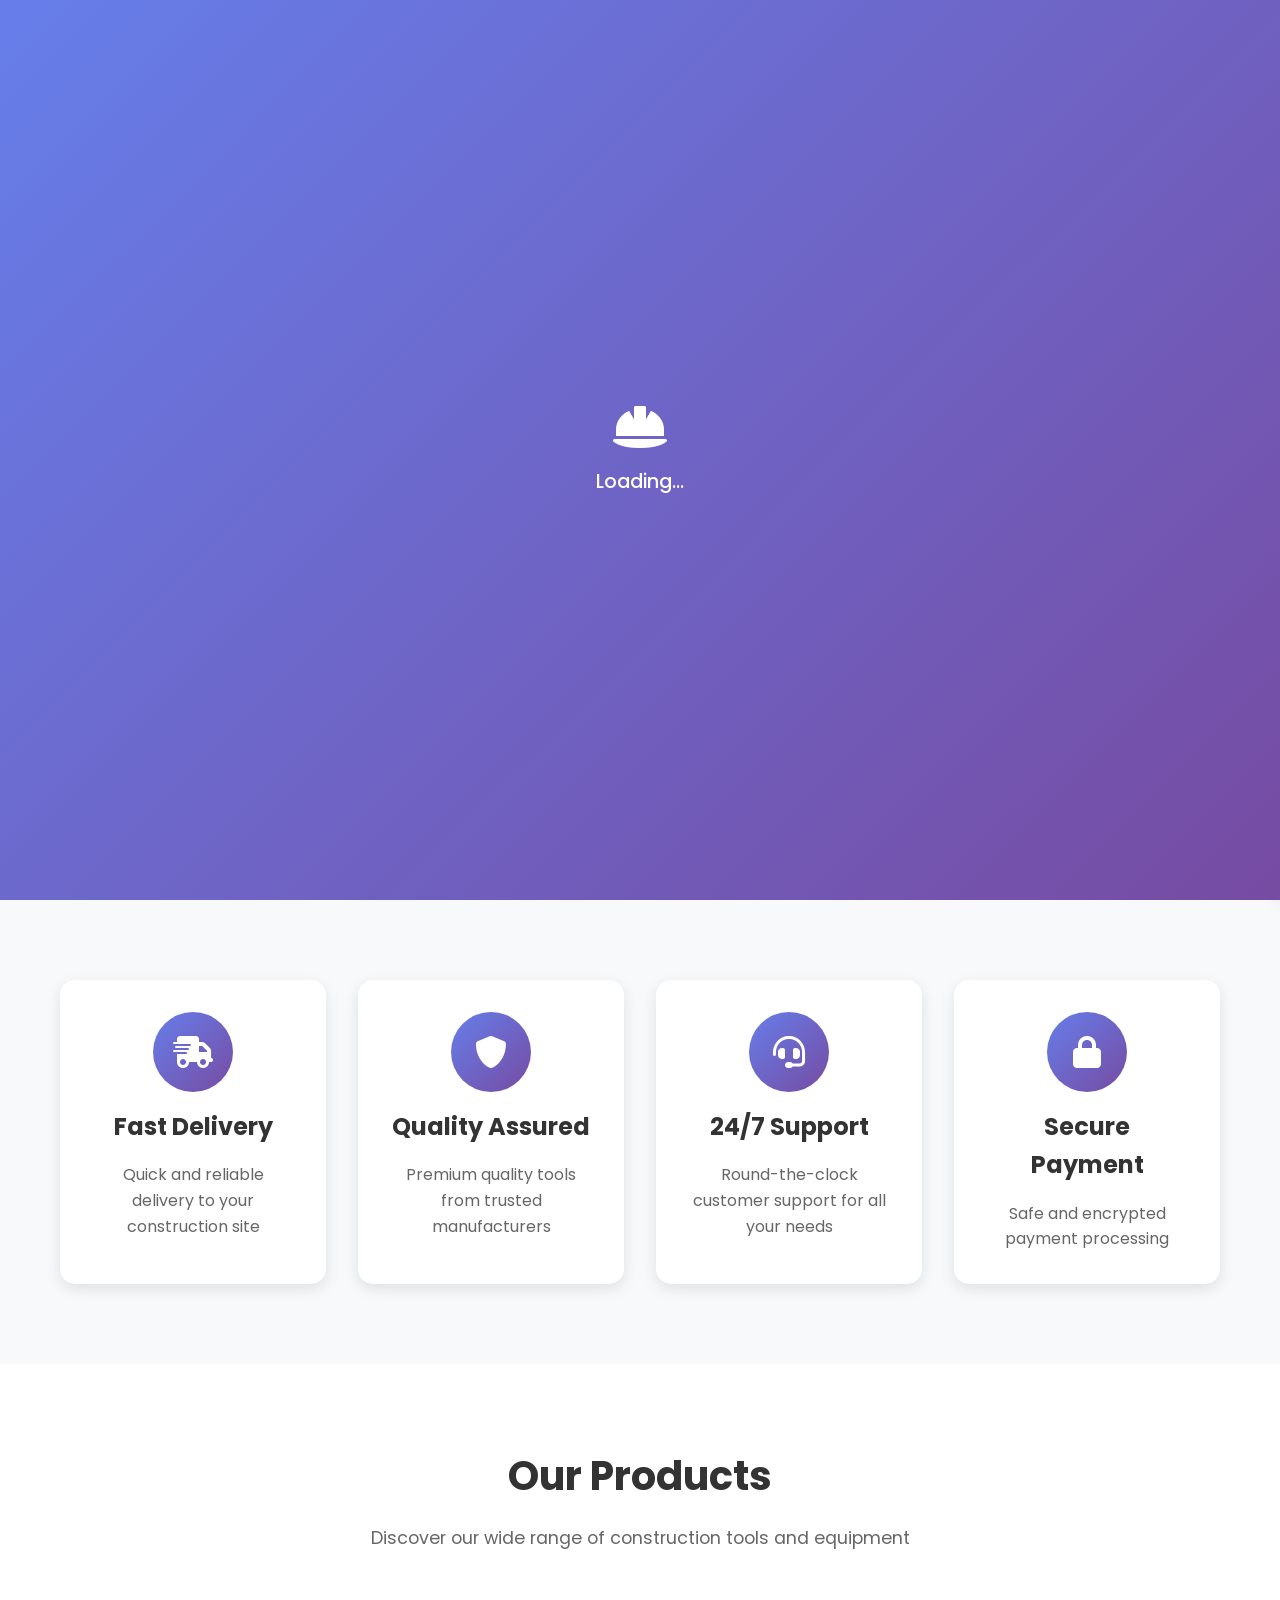
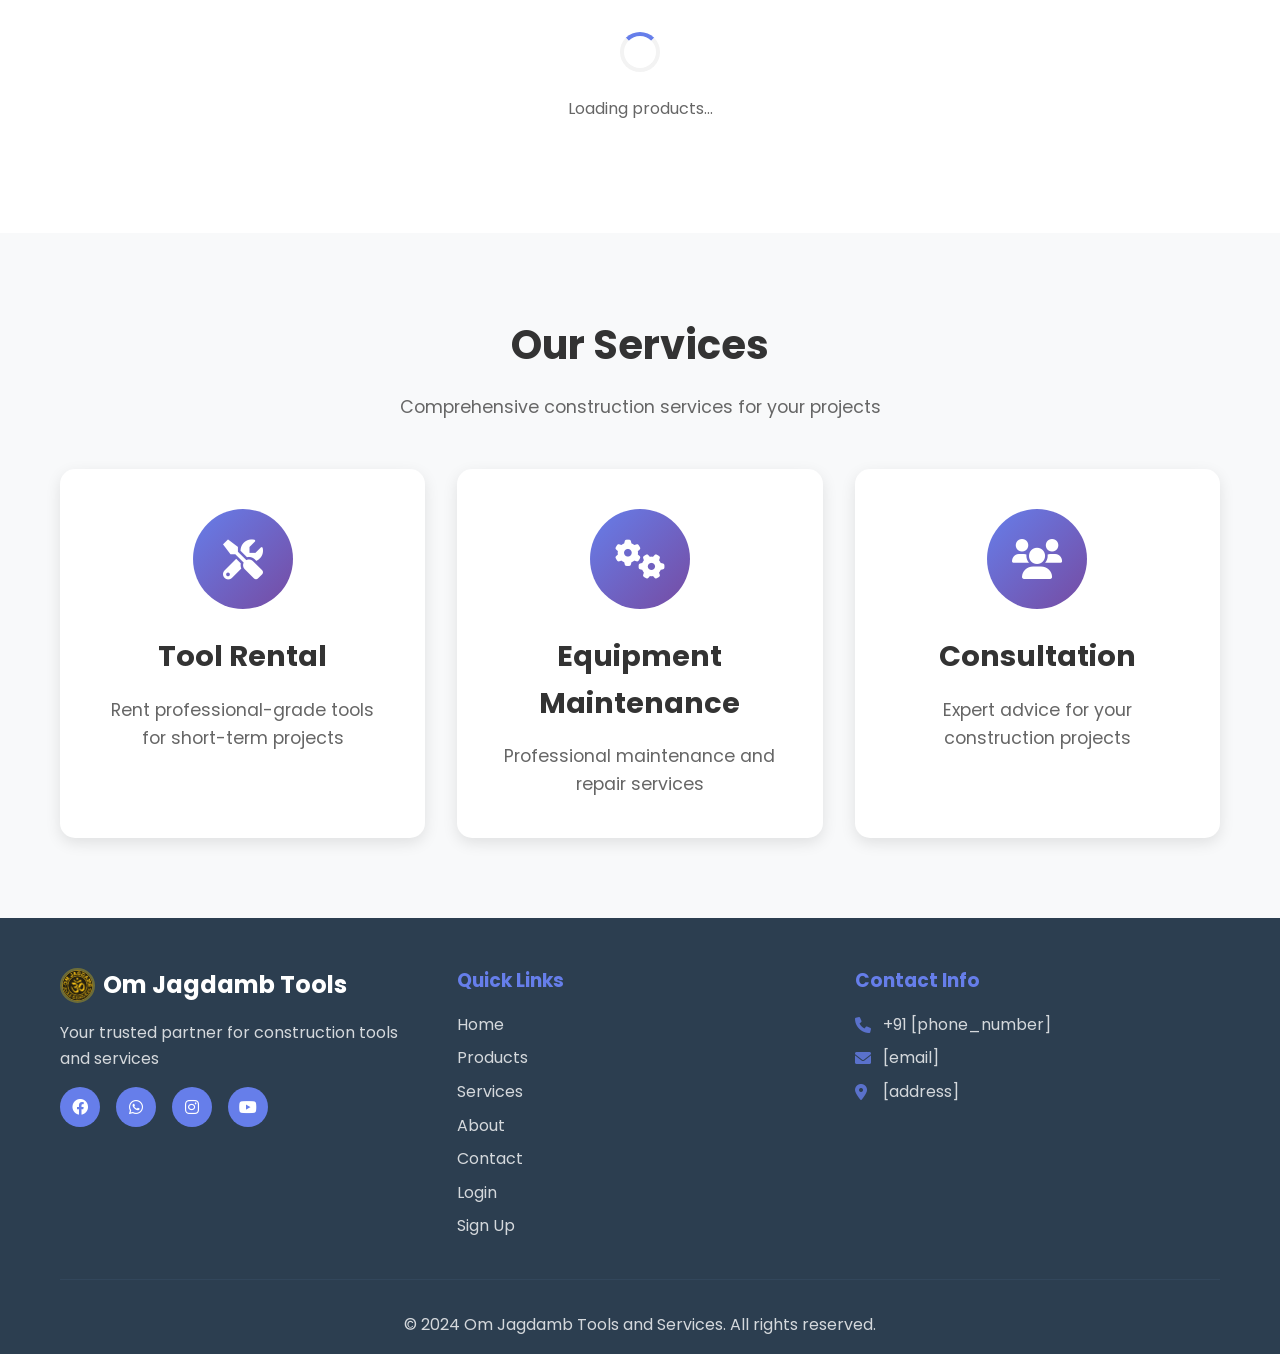
==== commit 19bf20f0: "Merge branch 'main' of https://github.com/SiddhantJagtap7/Finalproject" ====
--- a/index.html
+++ b/index.html
@@ -1,10 +1,10 @@
-<<<<<<< HEAD
+
 <!DOCTYPE html>
 <html lang="en">
 <head>
     <meta charset="UTF-8">
     <meta name="viewport" content="width=device-width, initial-scale=1.0">
-    <title>Om Jagdamba Tools and Services - Construction Tools & Equipment</title>
+    <title>Om Jagdamb Tools and Services - Construction Tools & Equipment</title>
     <link rel="stylesheet" href="styles.css">
     <link href="https://cdnjs.cloudflare.com/ajax/libs/font-awesome/6.0.0/css/all.min.css" rel="stylesheet">
     <link href="https://fonts.googleapis.com/css2?family=Poppins:wght@300;400;500;600;700&display=swap" rel="stylesheet">
@@ -25,8 +25,8 @@
         <nav class="navbar">
             <div class="nav-container">
                 <div class="logo">
-                    <img src="om-jagdamb-tools-services-logo.jpg" alt="Om Jagdamba Tools Logo" class="logo-image">
-                    <span>Om Jagdamba Tools</span>
+                    <img src="om-jagdamb-tools-services-logo.jpg" alt="Om Jagdamb Tools Logo" class="logo-image">
+                    <span>Om Jagdamb Tools</span>
                 </div>
                 <ul class="nav-menu">
                     <li><a href="index.html" class="nav-link active">Home</a></li>
@@ -202,8 +202,8 @@
             <div class="footer-content">
                 <div class="footer-section">
                     <div class="footer-logo">
-                        <img src="om-jagdamb-tools-services-logo.jpg" alt="Om Jagdamba Tools Logo" class="logo-image">
-                        <span>Om Jagdamba Tools</span>
+                        <img src="om-jagdamb-tools-services-logo.jpg" alt="Om Jagdamb Tools Logo" class="logo-image">
+                        <span>Om Jagdamb Tools</span>
                     </div>
                     <p>Your trusted partner for construction tools and services</p>
                     <div class="social-links">
@@ -235,7 +235,7 @@
                 </div>
             </div>
             <div class="footer-bottom">
-                <p>&copy; 2024 Om Jagdamba Tools and Services. All rights reserved.</p>
+                <p>&copy; 2024 Om Jagdamb Tools and Services. All rights reserved.</p>
             </div>
         </div>
     </footer>
@@ -264,273 +264,17 @@
     <script src="navigation.js"></script>
     <script src="cart.js"></script>
     <script src="script.js"></script>
+    <script>
+        // Force hide loading screen after 2 seconds
+        setTimeout(function() {
+            const loadingScreen = document.getElementById('loading-screen');
+            if (loadingScreen) {
+                loadingScreen.style.opacity = '0';
+                setTimeout(function() {
+                    loadingScreen.style.display = 'none';
+                }, 500);
+            }
+        }, 2000);
+    </script>
 </body>
-=======
-<!DOCTYPE html>
-<html lang="en">
-<head>
-    <meta charset="UTF-8">
-    <meta name="viewport" content="width=device-width, initial-scale=1.0">
-    <title>Om Jagdamba Tools and Services - Construction Tools & Equipment</title>
-    <link rel="stylesheet" href="styles.css">
-    <link href="https://cdnjs.cloudflare.com/ajax/libs/font-awesome/6.0.0/css/all.min.css" rel="stylesheet">
-    <link href="https://fonts.googleapis.com/css2?family=Poppins:wght@300;400;500;600;700&display=swap" rel="stylesheet">
-</head>
-<body>
-    <!-- Loading Screen -->
-    <div id="loading-screen">
-        <div class="loader">
-            <div class="construction-loader">
-                <i class="fas fa-hard-hat"></i>
-                <div class="loading-text">Loading...</div>
-            </div>
-        </div>
-    </div>
-
-    <!-- Header -->
-    <header class="header">
-        <nav class="navbar">
-            <div class="nav-container">
-                <div class="logo">
-                    <img src="om-jagdamb-tools-services-logo.jpg" alt="Om Jagdamba Tools Logo" class="logo-image">
-                    <span>Om Jagdamba Tools</span>
-                </div>
-                <ul class="nav-menu">
-                    <li><a href="index.html" class="nav-link active">Home</a></li>
-                    <li><a href="product_webpage.html" class="nav-link">Products</a></li>
-                    <li><a href="#services" class="nav-link">Services</a></li>
-                    <li><a href="about.html" class="nav-link">About</a></li>
-                    <li><a href="contact.html" class="nav-link">Contact</a></li>
-                </ul>
-                <div class="nav-icons">
-                    <div class="search-icon"><i class="fas fa-search"></i></div>
-                    <div class="cart-icon">
-                        <i class="fas fa-shopping-cart"></i>
-                        <span class="cart-count">0</span>
-                    </div>
-                    <div id="user-auth-section">
-                        <!-- Login Button (shown when not logged in) -->
-                        <a href="login.html" class="login-btn-nav" id="login-btn">
-                            <i class="fas fa-user"></i>
-                            Login
-                        </a>
-                        
-                        <!-- User Account Dropdown (shown when logged in) -->
-                        <div class="user-account-dropdown" id="user-account" style="display: none;">
-                            <div class="user-account-trigger">
-                                <img src="" alt="User Avatar" class="user-avatar" id="user-avatar">
-                                <span class="user-name" id="user-name">User</span>
-                                <i class="fas fa-chevron-down"></i>
-                            </div>
-                            <div class="user-dropdown-menu">
-                                <a href="profile.html" class="dropdown-item">
-                                    <i class="fas fa-user"></i> My Profile
-                                </a>
-                                <a href="dashboard.html" class="dropdown-item">
-                                    <i class="fas fa-tachometer-alt"></i> My Dashboard
-                                </a>
-                                <a href="#" class="dropdown-item" onclick="showWishlist()">
-                                    <i class="fas fa-heart"></i> Wishlist
-                                </a>
-                                <a href="#" class="dropdown-item" onclick="showUserSettings()">
-                                    <i class="fas fa-cog"></i> Settings
-                                </a>
-                                <div class="dropdown-divider"></div>
-                                <a href="#" class="dropdown-item" onclick="logout()">
-                                    <i class="fas fa-sign-out-alt"></i> Logout
-                                </a>
-                            </div>
-                        </div>
-                    </div>
-                    <div class="hamburger">
-                        <span></span>
-                        <span></span>
-                        <span></span>
-                    </div>
-                </div>
-            </div>
-        </nav>
-    </header>
-
-    <!-- Hero Section -->
-    <section id="home" class="hero">
-        <div class="hero-content">
-            <div class="hero-text">
-                <h1 class="hero-title">Professional Construction Tools & Services</h1>
-                <p class="hero-subtitle">Your trusted partner for quality construction equipment and reliable services since 2024</p>
-                <div class="hero-buttons">
-                    <a href="product_webpage.html" class="btn btn-primary">Shop Now</a>
-                    <a href="#services" class="btn btn-secondary">Our Services</a>
-                </div>
-            </div>
-            <div class="hero-image">
-                <div class="floating-tools">
-                    <i class="fas fa-hammer tool-icon"></i>
-                    <i class="fas fa-wrench tool-icon"></i>
-                    <i class="fas fa-screwdriver tool-icon"></i>
-                    <i class="fas fa-hard-hat tool-icon"></i>
-                </div>
-            </div>
-        </div>
-    </section>
-
-    <!-- Features Section -->
-    <section class="features">
-        <div class="container">
-            <div class="features-grid">
-                <div class="feature-card">
-                    <div class="feature-icon">
-                        <i class="fas fa-shipping-fast"></i>
-                    </div>
-                    <h3>Fast Delivery</h3>
-                    <p>Quick and reliable delivery to your construction site</p>
-                </div>
-                <div class="feature-card">
-                    <div class="feature-icon">
-                        <i class="fas fa-shield-alt"></i>
-                    </div>
-                    <h3>Quality Assured</h3>
-                    <p>Premium quality tools from trusted manufacturers</p>
-                </div>
-                <div class="feature-card">
-                    <div class="feature-icon">
-                        <i class="fas fa-headset"></i>
-                    </div>
-                    <h3>24/7 Support</h3>
-                    <p>Round-the-clock customer support for all your needs</p>
-                </div>
-                <div class="feature-card">
-                    <div class="feature-icon">
-                        <i class="fas fa-lock"></i>
-                    </div>
-                    <h3>Secure Payment</h3>
-                    <p>Safe and encrypted payment processing</p>
-                </div>
-            </div>
-        </div>
-    </section>
-
-    <!-- Products Section -->
-    <section id="products" class="products">
-        <div class="container">
-            <div class="section-header">
-                <h2>Our Products</h2>
-                <p>Discover our wide range of construction tools and equipment</p>
-            </div>
-            
-
-
-            <div class="products-grid" id="products-grid">
-                <!-- Products will be dynamically loaded here by JavaScript -->
-                <div class="products-loading" style="grid-column: 1 / -1; text-align: center; padding: 2rem;">
-                    <div class="loading-spinner" style="display: inline-block; width: 40px; height: 40px; border: 4px solid #f3f3f3; border-top: 4px solid #667eea; border-radius: 50%; animation: spin 1s linear infinite;"></div>
-                    <p style="margin-top: 1rem; color: #666;">Loading products...</p>
-                </div>
-            </div>
-        </div>
-    </section>
-
-    <!-- Services Section -->
-    <section id="services" class="services">
-        <div class="container">
-            <div class="section-header">
-                <h2>Our Services</h2>
-                <p>Comprehensive construction services for your projects</p>
-            </div>
-            <div class="services-grid">
-                <div class="service-card">
-                    <div class="service-icon">
-                        <i class="fas fa-tools"></i>
-                    </div>
-                    <h3>Tool Rental</h3>
-                    <p>Rent professional-grade tools for short-term projects</p>
-                </div>
-                <div class="service-card">
-                    <div class="service-icon">
-                        <i class="fas fa-cogs"></i>
-                    </div>
-                    <h3>Equipment Maintenance</h3>
-                    <p>Professional maintenance and repair services</p>
-                </div>
-                <div class="service-card">
-                    <div class="service-icon">
-                        <i class="fas fa-users"></i>
-                    </div>
-                    <h3>Consultation</h3>
-                    <p>Expert advice for your construction projects</p>
-                </div>
-            </div>
-        </div>
-    </section>
-
-    <!-- Footer -->
-    <footer class="footer">
-        <div class="container">
-            <div class="footer-content">
-                <div class="footer-section">
-                    <div class="footer-logo">
-                        <img src="om-jagdamb-tools-services-logo.jpg" alt="Om Jagdamba Tools Logo" class="logo-image">
-                        <span>Om Jagdamba Tools</span>
-                    </div>
-                    <p>Your trusted partner for construction tools and services</p>
-                    <div class="social-links">
-                        <a href="#"><i class="fab fa-facebook"></i></a>
-                        <a href="#"><i class="fab fa-whatsapp"></i></a>
-                        <a href="#"><i class="fab fa-instagram"></i></a>
-                        <a href="#"><i class="fab fa-youtube"></i></a>
-                    </div>
-                </div>
-                <div class="footer-section">
-                    <h3>Quick Links</h3>
-                    <ul>
-                        <li><a href="index.html">Home</a></li>
-                        <li><a href="product_webpage.html">Products</a></li>
-                        <li><a href="#services">Services</a></li>
-                        <li><a href="about.html">About</a></li>
-                        <li><a href="contact.html">Contact</a></li>
-                        <li><a href="login.html">Login</a></li>
-                        <li><a href="signup.html">Sign Up</a></li>
-                    </ul>
-                </div>
-                <div class="footer-section">
-                    <h3>Contact Info</h3>
-                    <div class="contact-info">
-                        <p><i class="fas fa-phone"></i> +91 [phone_number]</p>
-                        <p><i class="fas fa-envelope"></i> [email]</p>
-                        <p><i class="fas fa-map-marker-alt"></i> [address]</p>
-                    </div>
-                </div>
-            </div>
-            <div class="footer-bottom">
-                <p>&copy; 2024 Om Jagdamba Tools and Services. All rights reserved.</p>
-            </div>
-        </div>
-    </footer>
-
-    <!-- Cart Sidebar -->
-    <div id="cart-sidebar" class="cart-sidebar">
-        <div class="cart-header">
-            <h3>Shopping Cart</h3>
-            <button class="close-cart"><i class="fas fa-times"></i></button>
-        </div>
-        <div class="cart-items" id="cart-items">
-            <!-- Cart items will be dynamically added here -->
-        </div>
-        <div class="cart-footer">
-            <div class="cart-total">
-                <strong>Total: ₹<span id="cart-total">0</span></strong>
-            </div>
-            <button class="btn btn-primary checkout-btn">Proceed to Checkout</button>
-        </div>
-    </div>
-
-    <!-- Overlay -->
-    <div id="overlay" class="overlay"></div>
-
-    <script src="api.js"></script>
-    <script src="navigation.js"></script>
-    <script src="cart.js"></script>
-    <script src="script.js"></script>
-</body>
->>>>>>> 1a1e704d7eebaa3dc35e5fc0b35307bad07426c9
-</html>+</html>
--- a/styles.css
+++ b/styles.css
@@ -1,4 +1,4 @@
-<<<<<<< HEAD
+
 /* Reset and Base Styles */
 * {
     margin: 0;
@@ -1143,1150 +1143,4 @@
         padding: 1rem;
         font-size: 1rem;
     }
-=======
-/* Reset and Base Styles */
-* {
-    margin: 0;
-    padding: 0;
-    box-sizing: border-box;
-}
-
-body {
-    font-family: 'Poppins', sans-serif;
-    line-height: 1.6;
-    color: #333;
-    overflow-x: hidden;
-}
-
-.container {
-    max-width: 1200px;
-    margin: 0 auto;
-    padding: 0 20px;
-}
-
-/* Loading Screen */
-#loading-screen {
-    position: fixed;
-    top: 0;
-    left: 0;
-    width: 100%;
-    height: 100%;
-    background: linear-gradient(135deg, #667eea 0%, #764ba2 100%);
-    display: flex;
-    justify-content: center;
-    align-items: center;
-    z-index: 9999;
-    transition: opacity 0.5s ease-out;
-}
-
-.construction-loader {
-    text-align: center;
-    color: white;
-}
-
-.construction-loader i {
-    font-size: 3rem;
-    animation: bounce 1s infinite;
-    margin-bottom: 1rem;
-}
-
-.loading-text {
-    font-size: 1.2rem;
-    font-weight: 500;
-}
-
-@keyframes bounce {
-    0%, 20%, 50%, 80%, 100% {
-        transform: translateY(0);
-    }
-    40% {
-        transform: translateY(-20px);
-    }
-    60% {
-        transform: translateY(-10px);
-    }
-}
-
-/* Header Styles */
-.header {
-    position: fixed;
-    top: 0;
-    width: 100%;
-    background: rgba(255, 255, 255, 0.95);
-    backdrop-filter: blur(10px);
-    z-index: 1000;
-    transition: all 0.3s ease;
-}
-
-.navbar {
-    padding: 1rem 0;
-}
-
-.nav-container {
-    display: flex;
-    justify-content: space-between;
-    align-items: center;
-    max-width: 1200px;
-    margin: 0 auto;
-    padding: 0 20px;
-}
-
-.logo {
-    display: flex;
-    align-items: center;
-    font-size: 1.5rem;
-    font-weight: 700;
-    color: #667eea;
-}
-
-.logo i {
-    margin-right: 0.5rem;
-    font-size: 2rem;
-}
-
-.nav-menu {
-    display: flex;
-    list-style: none;
-    gap: 2rem;
-}
-
-.nav-link {
-    text-decoration: none;
-    color: #333;
-    font-weight: 500;
-    transition: color 0.3s ease;
-    position: relative;
-}
-
-.nav-link:hover {
-    color: #667eea;
-}
-
-.nav-link::after {
-    content: '';
-    position: absolute;
-    width: 0;
-    height: 2px;
-    bottom: -5px;
-    left: 0;
-    background: #667eea;
-    transition: width 0.3s ease;
-}
-
-.nav-link:hover::after {
-    width: 100%;
-}
-
-.nav-icons {
-    display: flex;
-    align-items: center;
-    gap: 1rem;
-}
-
-.search-icon, .cart-icon {
-    cursor: pointer;
-    font-size: 1.2rem;
-    transition: color 0.3s ease;
-    position: relative;
-}
-
-.search-icon:hover, .cart-icon:hover {
-    color: #667eea;
-}
-
-.login-btn-nav {
-    display: flex;
-    align-items: center;
-    gap: 0.5rem;
-    padding: 0.5rem 1rem;
-    background: linear-gradient(135deg, #667eea, #764ba2);
-    color: white;
-    text-decoration: none;
-    border-radius: 25px;
-    font-weight: 500;
-    font-size: 0.9rem;
-    transition: all 0.3s ease;
-}
-
-.login-btn-nav:hover {
-    transform: translateY(-2px);
-    box-shadow: 0 5px 15px rgba(102, 126, 234, 0.3);
-}
-
-.cart-count {
-    position: absolute;
-    top: -8px;
-    right: -8px;
-    background: #ff4757;
-    color: white;
-    border-radius: 50%;
-    width: 20px;
-    height: 20px;
-    display: flex;
-    align-items: center;
-    justify-content: center;
-    font-size: 0.8rem;
-    font-weight: 600;
-}
-
-.hamburger {
-    display: none;
-    flex-direction: column;
-    cursor: pointer;
-}
-
-.hamburger span {
-    width: 25px;
-    height: 3px;
-    background: #333;
-    margin: 3px 0;
-    transition: 0.3s;
-}
-
-/* Hero Section */
-.hero {
-    min-height: 100vh;
-    background: linear-gradient(135deg, #667eea 0%, #764ba2 100%);
-    display: flex;
-    align-items: center;
-    padding-top: 80px;
-    position: relative;
-    overflow: hidden;
-}
-
-.hero::before {
-    content: '';
-    position: absolute;
-    top: 0;
-    left: 0;
-    right: 0;
-    bottom: 0;
-    background: url('data:image/svg+xml,<svg xmlns="http://www.w3.org/2000/svg" viewBox="0 0 100 100"><defs><pattern id="grain" width="100" height="100" patternUnits="userSpaceOnUse"><circle cx="25" cy="25" r="1" fill="rgba(255,255,255,0.1)"/><circle cx="75" cy="75" r="1" fill="rgba(255,255,255,0.1)"/></pattern></defs><rect width="100" height="100" fill="url(%23grain)"/></svg>');
-    opacity: 0.3;
-}
-
-.hero-content {
-    display: grid;
-    grid-template-columns: 1fr 1fr;
-    gap: 4rem;
-    align-items: center;
-    max-width: 1200px;
-    margin: 0 auto;
-    padding: 0 20px;
-    position: relative;
-    z-index: 1;
-}
-
-.hero-text {
-    color: white;
-    animation: slideInLeft 1s ease-out;
-}
-
-.hero-title {
-    font-size: 3.5rem;
-    font-weight: 700;
-    margin-bottom: 1rem;
-    line-height: 1.2;
-}
-
-.hero-subtitle {
-    font-size: 1.2rem;
-    margin-bottom: 2rem;
-    opacity: 0.9;
-}
-
-.hero-buttons {
-    display: flex;
-    gap: 1rem;
-}
-
-.btn {
-    padding: 1rem 2rem;
-    border: none;
-    border-radius: 50px;
-    font-size: 1rem;
-    font-weight: 600;
-    cursor: pointer;
-    transition: all 0.3s ease;
-    text-decoration: none;
-    display: inline-block;
-    text-align: center;
-}
-
-.btn-primary {
-    background: white;
-    color: #667eea;
-}
-
-.btn-primary:hover {
-    transform: translateY(-2px);
-    box-shadow: 0 10px 25px rgba(0,0,0,0.2);
-}
-
-.btn-secondary {
-    background: transparent;
-    color: white;
-    border: 2px solid white;
-}
-
-.btn-secondary:hover {
-    background: white;
-    color: #667eea;
-    transform: translateY(-2px);
-}
-
-.hero-image {
-    position: relative;
-    animation: slideInRight 1s ease-out;
-}
-
-.floating-tools {
-    position: relative;
-    height: 400px;
-}
-
-.tool-icon {
-    position: absolute;
-    font-size: 3rem;
-    color: rgba(255, 255, 255, 0.8);
-    animation: float 3s ease-in-out infinite;
-}
-
-.tool-icon:nth-child(1) {
-    top: 20%;
-    left: 20%;
-    animation-delay: 0s;
-}
-
-.tool-icon:nth-child(2) {
-    top: 60%;
-    right: 20%;
-    animation-delay: 0.5s;
-}
-
-.tool-icon:nth-child(3) {
-    bottom: 30%;
-    left: 30%;
-    animation-delay: 1s;
-}
-
-.tool-icon:nth-child(4) {
-    top: 10%;
-    right: 30%;
-    animation-delay: 1.5s;
-}
-
-@keyframes float {
-    0%, 100% {
-        transform: translateY(0px);
-    }
-    50% {
-        transform: translateY(-20px);
-    }
-}
-
-@keyframes slideInLeft {
-    from {
-        opacity: 0;
-        transform: translateX(-50px);
-    }
-    to {
-        opacity: 1;
-        transform: translateX(0);
-    }
-}
-
-@keyframes slideInRight {
-    from {
-        opacity: 0;
-        transform: translateX(50px);
-    }
-    to {
-        opacity: 1;
-        transform: translateX(0);
-    }
-}
-
-/* Features Section */
-.features {
-    padding: 5rem 0;
-    background: #f8f9fa;
-}
-
-.features-grid {
-    display: grid;
-    grid-template-columns: repeat(auto-fit, minmax(250px, 1fr));
-    gap: 2rem;
-}
-
-.feature-card {
-    background: white;
-    padding: 2rem;
-    border-radius: 15px;
-    text-align: center;
-    box-shadow: 0 5px 15px rgba(0,0,0,0.1);
-    transition: all 0.3s ease;
-    animation: fadeInUp 0.6s ease-out;
-}
-
-.feature-card:hover {
-    transform: translateY(-10px);
-    box-shadow: 0 15px 35px rgba(0,0,0,0.15);
-}
-
-.feature-icon {
-    width: 80px;
-    height: 80px;
-    background: linear-gradient(135deg, #667eea, #764ba2);
-    border-radius: 50%;
-    display: flex;
-    align-items: center;
-    justify-content: center;
-    margin: 0 auto 1rem;
-    color: white;
-    font-size: 2rem;
-}
-
-.feature-card h3 {
-    font-size: 1.5rem;
-    margin-bottom: 1rem;
-    color: #333;
-}
-
-.feature-card p {
-    color: #666;
-    line-height: 1.6;
-}
-
-@keyframes fadeInUp {
-    from {
-        opacity: 0;
-        transform: translateY(30px);
-    }
-    to {
-        opacity: 1;
-        transform: translateY(0);
-    }
-}
-
-/* Products Section */
-.products {
-    padding: 5rem 0;
-}
-
-.section-header {
-    text-align: center;
-    margin-bottom: 3rem;
-}
-
-.section-header h2 {
-    font-size: 2.5rem;
-    margin-bottom: 1rem;
-    color: #333;
-}
-
-.section-header p {
-    font-size: 1.1rem;
-    color: #666;
-}
-
-
-
-.products-grid {
-    display: grid;
-    grid-template-columns: repeat(auto-fit, minmax(280px, 1fr));
-    gap: 2rem;
-}
-
-.product-card {
-    background: white;
-    border-radius: 15px;
-    overflow: hidden;
-    box-shadow: 0 5px 15px rgba(0,0,0,0.1);
-    transition: all 0.3s ease;
-    animation: fadeInUp 0.6s ease-out;
-}
-
-.product-card:hover {
-    transform: translateY(-5px);
-    box-shadow: 0 15px 35px rgba(0,0,0,0.15);
-}
-
-.product-image {
-    height: 200px;
-    background: linear-gradient(135deg, #f093fb 0%, #f5576c 100%);
-    display: flex;
-    align-items: center;
-    justify-content: center;
-    font-size: 3rem;
-    color: white;
-    position: relative;
-    overflow: hidden;
-}
-
-.product-image::before {
-    content: '';
-    position: absolute;
-    top: 0;
-    left: -100%;
-    width: 100%;
-    height: 100%;
-    background: linear-gradient(90deg, transparent, rgba(255,255,255,0.3), transparent);
-    transition: left 0.5s ease;
-}
-
-.product-card:hover .product-image::before {
-    left: 100%;
-}
-
-.product-info {
-    padding: 1.5rem;
-}
-
-.product-title {
-    font-size: 1.2rem;
-    font-weight: 600;
-    margin-bottom: 0.5rem;
-    color: #333;
-}
-
-.product-description {
-    color: #666;
-    margin-bottom: 1rem;
-    font-size: 0.9rem;
-}
-
-.product-price {
-    font-size: 1.5rem;
-    font-weight: 700;
-    color: #667eea;
-    margin-bottom: 1rem;
-}
-
-.add-to-cart {
-    width: 100%;
-    padding: 0.8rem;
-    background: #667eea;
-    color: white;
-    border: none;
-    border-radius: 8px;
-    cursor: pointer;
-    font-weight: 600;
-    transition: all 0.3s ease;
-}
-
-.add-to-cart:hover {
-    background: #5a67d8;
-    transform: translateY(-2px);
-}
-
-/* Services Section */
-.services {
-    padding: 5rem 0;
-    background: #f8f9fa;
-}
-
-.services-grid {
-    display: grid;
-    grid-template-columns: repeat(auto-fit, minmax(300px, 1fr));
-    gap: 2rem;
-}
-
-.service-card {
-    background: white;
-    padding: 2.5rem;
-    border-radius: 15px;
-    text-align: center;
-    box-shadow: 0 5px 15px rgba(0,0,0,0.1);
-    transition: all 0.3s ease;
-    animation: fadeInUp 0.6s ease-out;
-}
-
-.service-card:hover {
-    transform: translateY(-10px);
-    box-shadow: 0 15px 35px rgba(0,0,0,0.15);
-}
-
-.service-icon {
-    width: 100px;
-    height: 100px;
-    background: linear-gradient(135deg, #667eea, #764ba2);
-    border-radius: 50%;
-    display: flex;
-    align-items: center;
-    justify-content: center;
-    margin: 0 auto 1.5rem;
-    color: white;
-    font-size: 2.5rem;
-}
-
-.service-card h3 {
-    font-size: 1.8rem;
-    margin-bottom: 1rem;
-    color: #333;
-}
-
-.service-card p {
-    color: #666;
-    line-height: 1.6;
-    font-size: 1.1rem;
-}
-
-/* Footer */
-.footer {
-    background: #2c3e50;
-    color: white;
-    padding: 3rem 0 1rem;
-}
-
-.footer-content {
-    display: grid;
-    grid-template-columns: repeat(auto-fit, minmax(250px, 1fr));
-    gap: 2rem;
-    margin-bottom: 2rem;
-}
-
-.footer-logo {
-    display: flex;
-    align-items: center;
-    font-size: 1.5rem;
-    font-weight: 700;
-    margin-bottom: 1rem;
-}
-
-.footer-logo i {
-    margin-right: 0.5rem;
-    font-size: 2rem;
-    color: #667eea;
-}
-
-.footer-section p {
-    margin-bottom: 1rem;
-    opacity: 0.8;
-}
-
-.social-links {
-    display: flex;
-    gap: 1rem;
-}
-
-.social-links a {
-    width: 40px;
-    height: 40px;
-    background: #667eea;
-    border-radius: 50%;
-    display: flex;
-    align-items: center;
-    justify-content: center;
-    color: white;
-    text-decoration: none;
-    transition: all 0.3s ease;
-}
-
-.social-links a:hover {
-    transform: translateY(-3px);
-    box-shadow: 0 5px 15px rgba(102, 126, 234, 0.4);
-}
-
-.footer-section h3 {
-    margin-bottom: 1rem;
-    color: #667eea;
-}
-
-.footer-section ul {
-    list-style: none;
-}
-
-.footer-section ul li {
-    margin-bottom: 0.5rem;
-}
-
-.footer-section ul li a {
-    color: white;
-    text-decoration: none;
-    opacity: 0.8;
-    transition: opacity 0.3s ease;
-}
-
-.footer-section ul li a:hover {
-    opacity: 1;
-}
-
-.contact-info p {
-    display: flex;
-    align-items: center;
-    margin-bottom: 0.5rem;
-}
-
-.contact-info i {
-    margin-right: 0.5rem;
-    color: #667eea;
-    width: 20px;
-}
-
-.footer-bottom {
-    text-align: center;
-    padding-top: 2rem;
-    border-top: 1px solid #34495e;
-    opacity: 0.8;
-}
-
-/* Cart Sidebar */
-.cart-sidebar {
-    position: fixed;
-    top: 0;
-    right: -400px;
-    width: 400px;
-    height: 100vh;
-    background: white;
-    box-shadow: -5px 0 15px rgba(0,0,0,0.1);
-    z-index: 1001;
-    transition: right 0.3s ease;
-    display: flex;
-    flex-direction: column;
-}
-
-.cart-sidebar.open {
-    right: 0;
-}
-
-.cart-header {
-    padding: 1.5rem;
-    border-bottom: 1px solid #eee;
-    display: flex;
-    justify-content: space-between;
-    align-items: center;
-}
-
-.close-cart {
-    background: none;
-    border: none;
-    font-size: 1.5rem;
-    cursor: pointer;
-    color: #666;
-}
-
-.cart-items {
-    flex: 1;
-    padding: 1rem;
-    overflow-y: auto;
-}
-
-.cart-item {
-    display: flex;
-    align-items: center;
-    padding: 1rem 0;
-    border-bottom: 1px solid #eee;
-}
-
-.cart-item-image {
-    width: 60px;
-    height: 60px;
-    background: #667eea;
-    border-radius: 8px;
-    display: flex;
-    align-items: center;
-    justify-content: center;
-    color: white;
-    margin-right: 1rem;
-}
-
-.cart-item-info {
-    flex: 1;
-}
-
-.cart-item-title {
-    font-weight: 600;
-    margin-bottom: 0.5rem;
-}
-
-.cart-item-price {
-    color: #667eea;
-    font-weight: 600;
-}
-
-.cart-footer {
-    padding: 1.5rem;
-    border-top: 1px solid #eee;
-}
-
-.cart-total {
-    font-size: 1.2rem;
-    margin-bottom: 1rem;
-    text-align: center;
-}
-
-.checkout-btn {
-    width: 100%;
-    padding: 1rem;
-    background: #667eea;
-    color: white;
-    border: none;
-    border-radius: 8px;
-    font-size: 1.1rem;
-    font-weight: 600;
-    cursor: pointer;
-    transition: background 0.3s ease;
-}
-
-.checkout-btn:hover {
-    background: #5a67d8;
-}
-
-.overlay {
-    position: fixed;
-    top: 0;
-    left: 0;
-    width: 100%;
-    height: 100%;
-    background: rgba(0,0,0,0.5);
-    z-index: 1000;
-    opacity: 0;
-    visibility: hidden;
-    transition: all 0.3s ease;
-}
-
-.overlay.active {
-    opacity: 1;
-    visibility: visible;
-}
-
-/* Responsive Design */
-@media (max-width: 768px) {
-    .hamburger {
-        display: flex;
-    }
-    
-    .nav-menu {
-        position: fixed;
-        left: -100%;
-        top: 70px;
-        flex-direction: column;
-        background-color: white;
-        width: 100%;
-        text-align: center;
-        transition: 0.3s;
-        box-shadow: 0 10px 27px rgba(0,0,0,0.05);
-        padding: 2rem 0;
-    }
-    
-    .nav-menu.active {
-        left: 0;
-    }
-    
-    .login-btn-nav {
-        font-size: 0.8rem;
-        padding: 0.4rem 0.8rem;
-    }
-    
-    .hero-content {
-        grid-template-columns: 1fr;
-        text-align: center;
-        gap: 2rem;
-    }
-    
-    .hero-title {
-        font-size: 2.5rem;
-    }
-    
-    .hero-buttons {
-        justify-content: center;
-    }
-    
-    .features-grid {
-        grid-template-columns: 1fr;
-    }
-    
-    .products-grid {
-        grid-template-columns: 1fr;
-    }
-    
-    .services-grid {
-        grid-template-columns: 1fr;
-    }
-    
-    .cart-sidebar {
-        width: 100%;
-        right: -100%;
-    }
-    
-
-}
-
-/* Scroll Animations */
-.fade-in {
-    opacity: 0;
-    transform: translateY(30px);
-    transition: all 0.6s ease;
-}
-
-.fade-in.visible {
-    opacity: 1;
-    transform: translateY(0);
-}
-
-/* Custom Scrollbar */
-::-webkit-scrollbar {
-    width: 8px;
-}
-
-::-webkit-scrollbar-track {
-    background: #f1f1f1;
-}
-
-::-webkit-scrollbar-thumb {
-    background: #667eea;
-    border-radius: 4px;
-}
-
-::-webkit-scrollbar-thumb:hover {
-    background: #5a67d8;
-}/* Acti
-ve Navigation Link */
-.nav-link.active {
-    color: #FFD700 !important;
-    font-weight: 600;
-}
-
-.nav-link.active::after {
-    width: 100%;
-}
-
-/* Ensure all script files work together */
-.product-card {
-    cursor: pointer;
-    transition: transform 0.3s ease, box-shadow 0.3s ease;
-}
-
-.product-card:hover {
-    transform: translateY(-5px);
-    box-shadow: 0 10px 25px rgba(0,0,0,0.15);
-}
-
-/* Mobile menu improvements */
-@media (max-width: 768px) {
-    .nav-menu {
-        position: fixed;
-        top: 0;
-        left: -100%;
-        width: 100%;
-        height: 100vh;
-        background: linear-gradient(135deg, #2c3e50 0%, #34495e 100%);
-        flex-direction: column;
-        justify-content: center;
-        align-items: center;
-        transition: left 0.3s ease;
-        z-index: 1001;
-    }
-    
-    .nav-menu.active {
-        left: 0;
-    }
-    
-    .nav-menu li {
-        margin: 1rem 0;
-    }
-    
-    .nav-link {
-        font-size: 1.2rem;
-        padding: 1rem 2rem;
-    }
-}/* P
-erfect Logo Styles */
-.logo-image {
-    width: 40px;
-    height: 40px;
-    margin-right: 0.5rem;
-    object-fit: cover;
-    background: transparent;
-    border-radius: 50%;
-    border: 2px solid rgba(255, 215, 0, 0.3);
-    transition: transform 0.3s ease;
-}
-
-.logo-image:hover {
-    transform: scale(1.05);
-}
-
-.footer-logo .logo-image {
-    width: 35px;
-    height: 35px;
-    background: transparent;
-    border-radius: 50%;
-    border: 2px solid rgba(255, 215, 0, 0.3);
-    object-fit: cover;
-}
-
-/* Ensure logo displays properly in different contexts */
-.logo {
-    display: flex;
-    align-items: center;
-}
-
-.footer-logo {
-    display: flex;
-    align-items: center;
-}
-
-/* Fix for Tailwind classes in product pages */
-.h-10.w-10.mr-3.rounded-full {
-    width: 40px !important;
-    height: 40px !important;
-    margin-right: 0.75rem !important;
-    border-radius: 50% !important;
-    object-fit: cover !important;
-    border: 2px solid rgba(255, 215, 0, 0.3) !important;
-}/
-* Enhanced Product Card Interaction Styles */
-.product-card {
-    transition: transform 0.3s ease, box-shadow 0.3s ease;
-    cursor: pointer;
-}
-
-.product-card:hover {
-    transform: translateY(-5px);
-    box-shadow: 0 10px 25px rgba(0,0,0,0.15);
-}
-
-.product-card .product-image {
-    cursor: pointer;
-    transition: transform 0.3s ease;
-    position: relative;
-    overflow: hidden;
-}
-
-.product-card .product-image:hover {
-    transform: scale(1.05);
-}
-
-.product-card .product-image::after {
-    content: "Click to view details";
-    position: absolute;
-    top: 0;
-    left: 0;
-    right: 0;
-    bottom: 0;
-    background: rgba(102, 126, 234, 0.9);
-    color: white;
-    display: flex;
-    align-items: center;
-    justify-content: center;
-    font-size: 0.9rem;
-    font-weight: 500;
-    opacity: 0;
-    transition: opacity 0.3s ease;
-}
-
-.product-card .product-image:hover::after {
-    opacity: 1;
-}
-
-.product-card .product-title {
-    cursor: pointer;
-    transition: color 0.3s ease;
-}
-
-.product-card .product-title:hover {
-    color: #667eea;
-}
-
-.product-actions {
-    display: flex;
-    gap: 0.5rem;
-    margin-top: 1rem;
-}
-
-.view-details-btn {
-    flex: 1;
-    padding: 0.75rem 1rem;
-    background: linear-gradient(135deg, #667eea, #764ba2);
-    color: white;
-    border: none;
-    border-radius: 8px;
-    font-weight: 500;
-    cursor: pointer;
-    transition: all 0.3s ease;
-    display: flex;
-    align-items: center;
-    justify-content: center;
-    gap: 0.5rem;
-    font-size: 0.9rem;
-}
-
-.view-details-btn:hover {
-    transform: translateY(-2px);
-    box-shadow: 0 5px 15px rgba(102, 126, 234, 0.3);
-}
-
-.product-card .add-to-cart {
-    flex: 1;
-    padding: 0.75rem 1rem;
-    background: linear-gradient(135deg, #FFD700, #FFA500);
-    color: #2c3e50;
-    border: none;
-    border-radius: 8px;
-    font-weight: 600;
-    cursor: pointer;
-    transition: all 0.3s ease;
-    display: flex;
-    align-items: center;
-    justify-content: center;
-    gap: 0.5rem;
-    font-size: 0.9rem;
-}
-
-.product-card .add-to-cart:hover {
-    transform: translateY(-2px);
-    box-shadow: 0 5px 15px rgba(255, 215, 0, 0.4);
-    background: linear-gradient(135deg, #FFA500, #FFD700);
-}/* Addi
-tional Product Card Click Indicators */
-.product-card {
-    position: relative;
-}
-
-.product-card::before {
-    content: "";
-    position: absolute;
-    top: 0;
-    left: 0;
-    right: 0;
-    bottom: 0;
-    border: 2px solid transparent;
-    border-radius: 15px;
-    transition: border-color 0.3s ease;
-    pointer-events: none;
-}
-
-.product-card:hover::before {
-    border-color: #667eea;
-}
-
-/* Make the entire card clickable area more obvious */
-.product-card .product-image {
-    position: relative;
-}
-
-.product-card .product-title {
-    position: relative;
-}
-
-/* Add a subtle click animation */
-.product-card:active {
-    transform: translateY(-2px) scale(0.98);
-}
-
-/* Responsive adjustments */
-@media (max-width: 768px) {
-    .product-actions {
-        flex-direction: column;
-        gap: 0.75rem;
-    }
-    
-    .view-details-btn,
-    .product-card .add-to-cart {
-        padding: 1rem;
-        font-size: 1rem;
-    }
->>>>>>> 1a1e704d7eebaa3dc35e5fc0b35307bad07426c9
 }
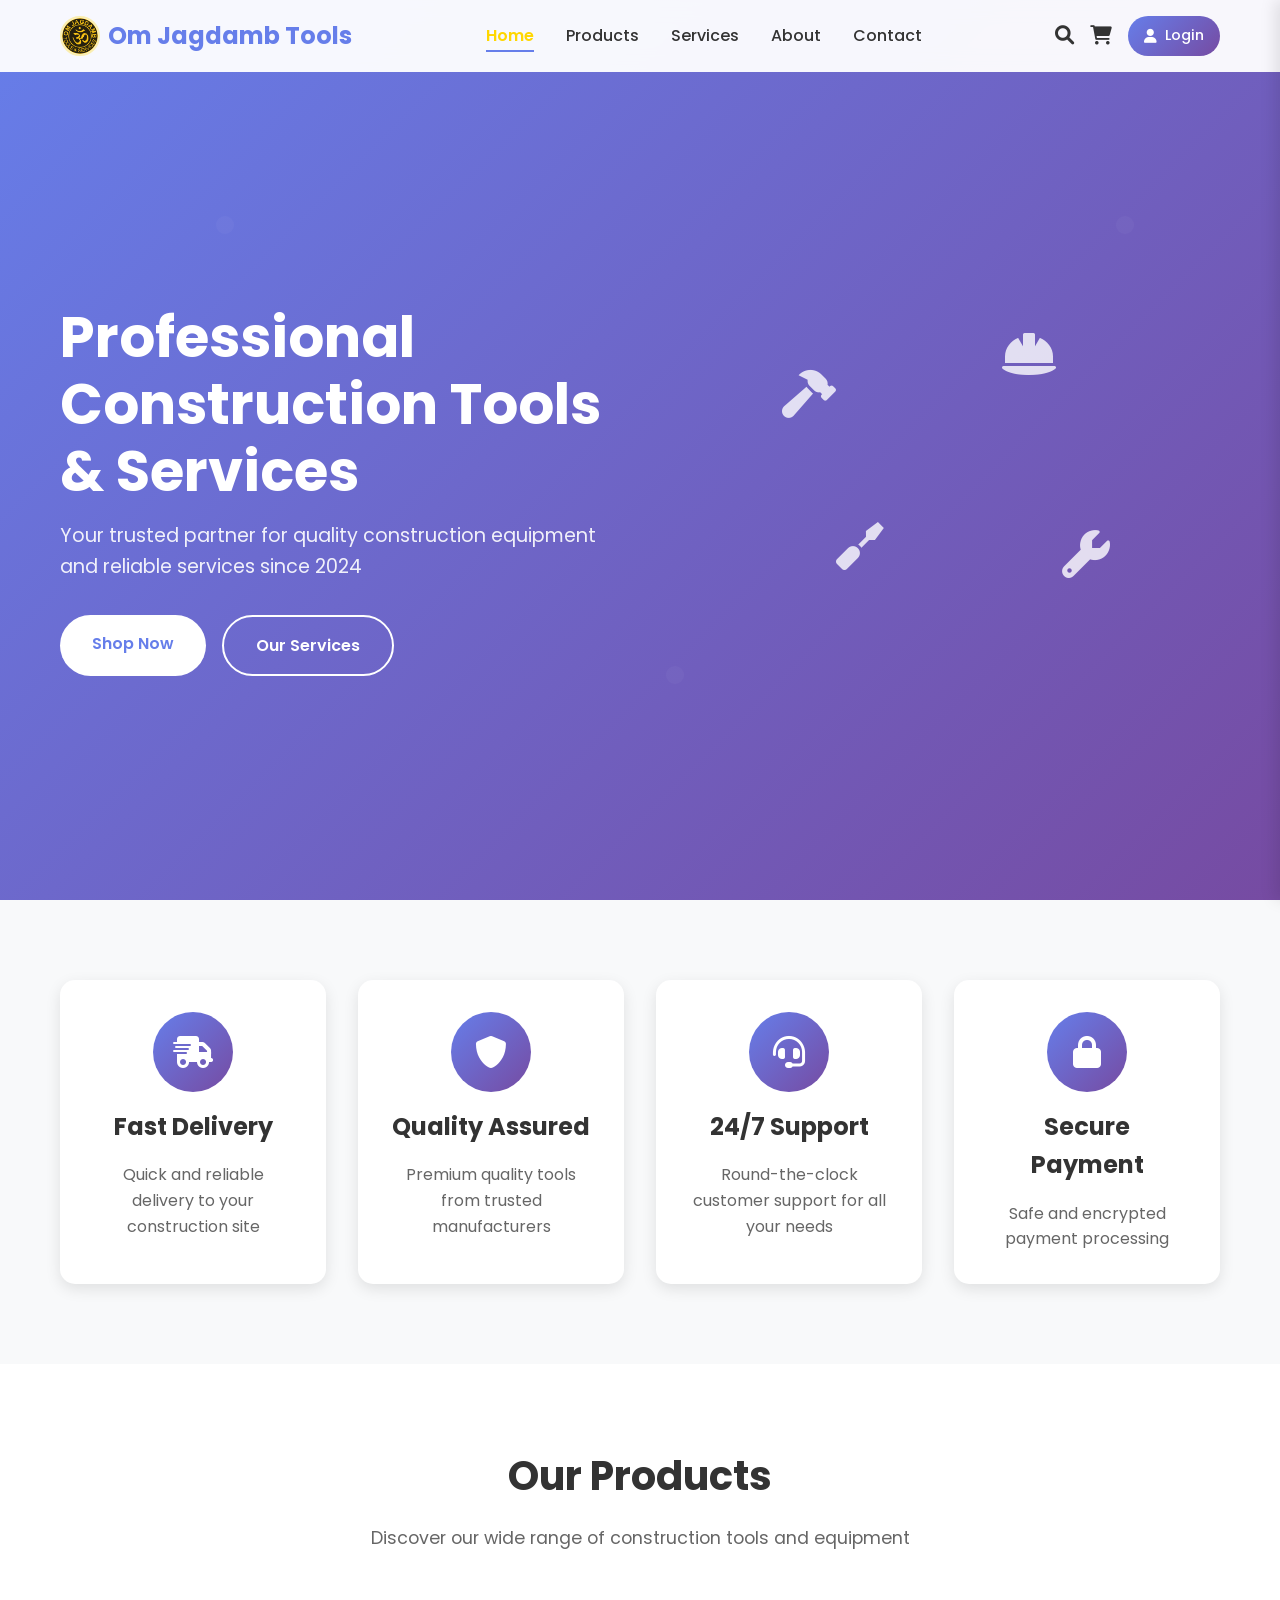
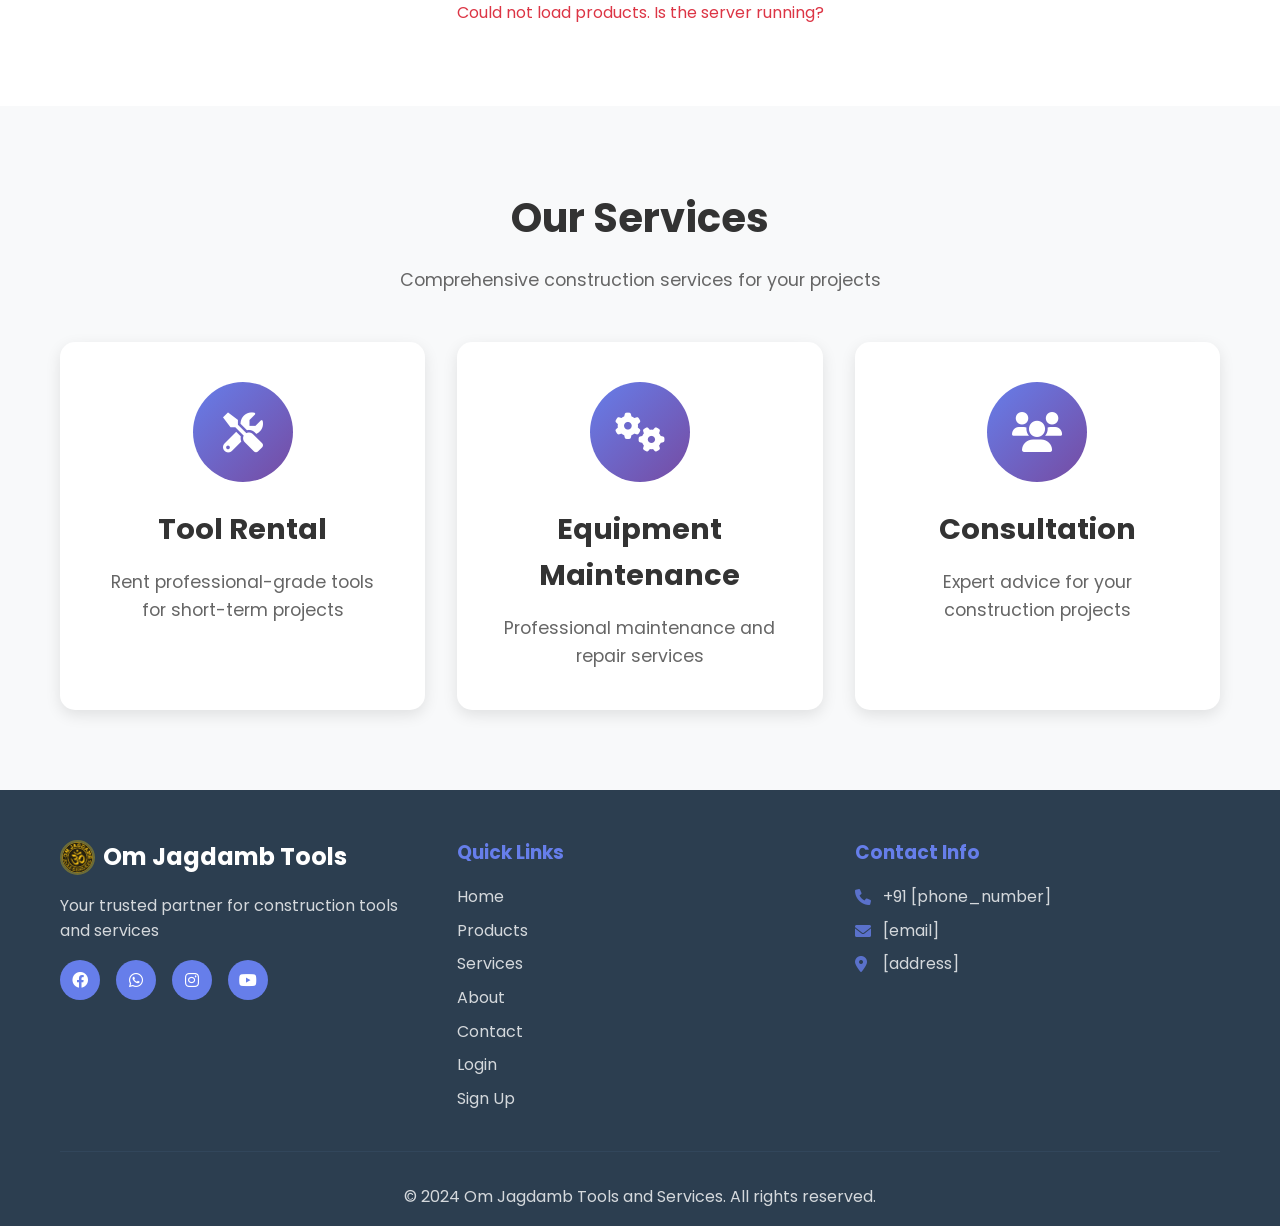
==== commit bd38328e: "Feature: Connect user login to Django API and fix UserSerializer crash" ====
--- a/index.html
+++ b/index.html
@@ -260,9 +260,7 @@
     <!-- Overlay -->
     <div id="overlay" class="overlay"></div>
 
-    <script src="api.js"></script>
-    <script src="navigation.js"></script>
-    <script src="cart.js"></script>
+    
     <script src="script.js"></script>
     <script>
         // Force hide loading screen after 2 seconds
